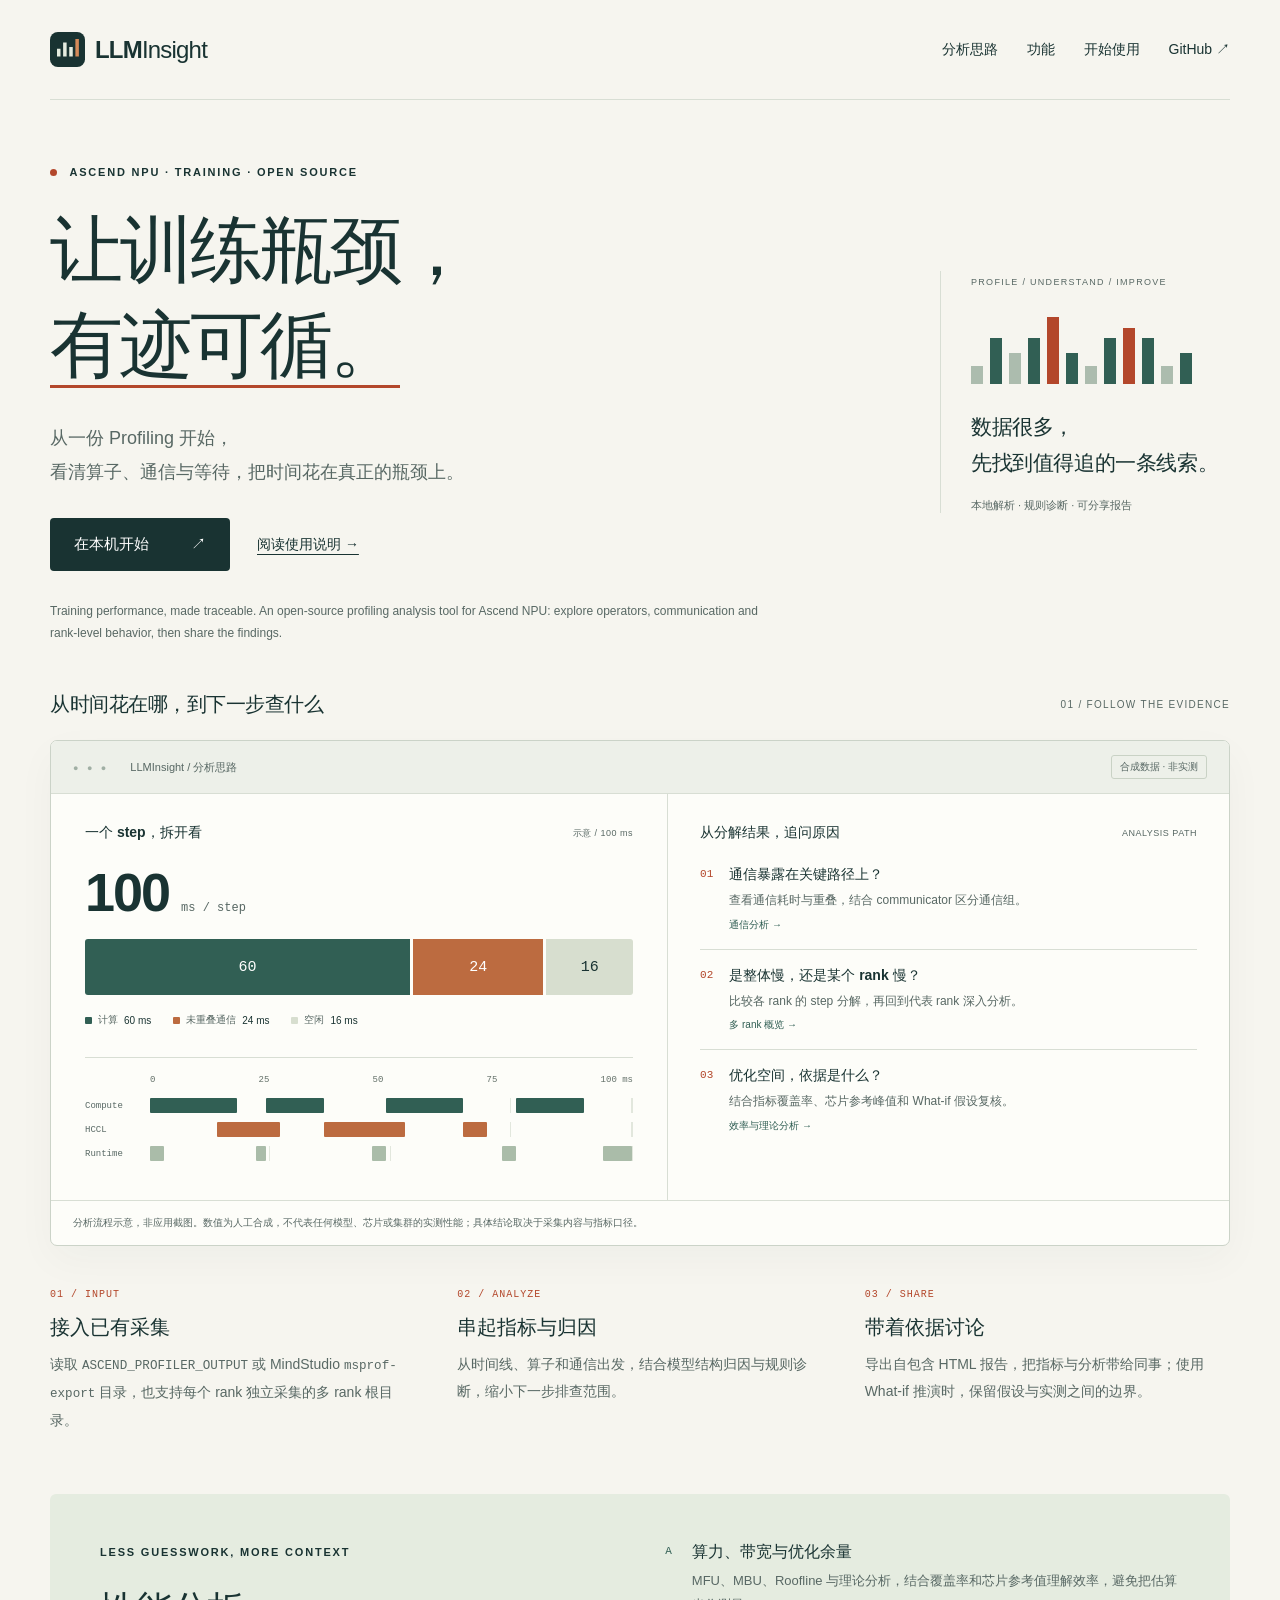
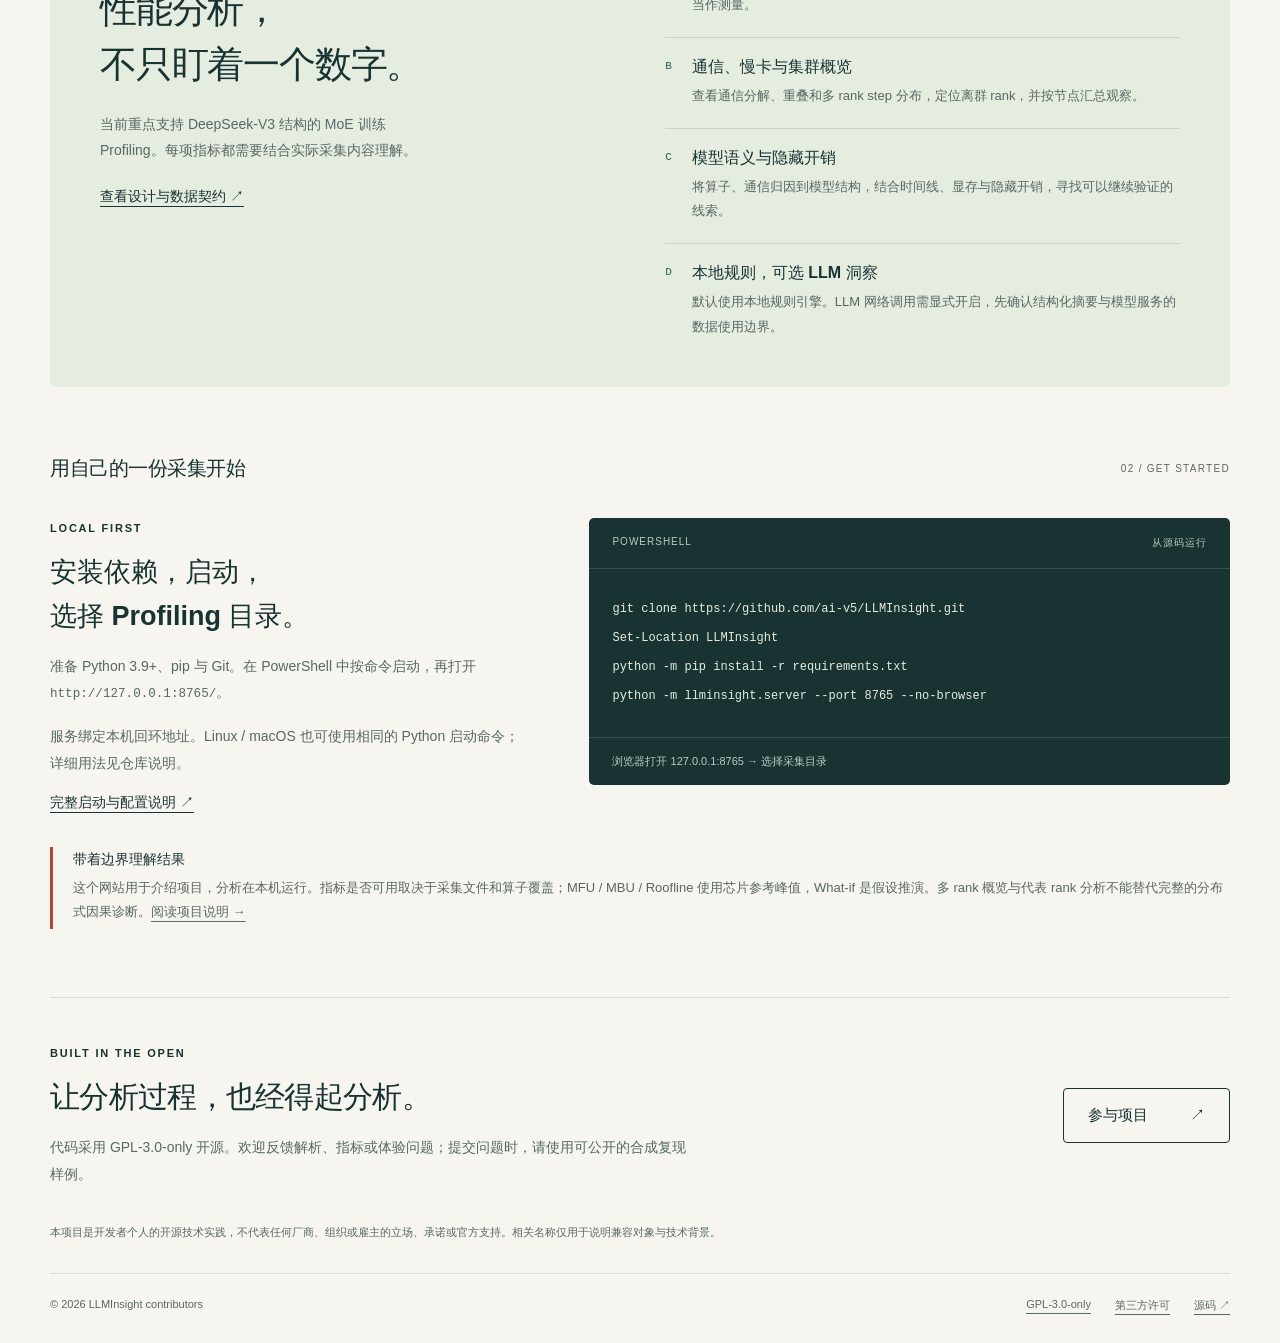
==== docs/index.html @ b3e11e87 "Add LLMInsight project website and Google site verification" ====
<!doctype html>
<!-- SPDX-License-Identifier: GPL-3.0-only -->
<html lang="zh-CN">
<head>
  <meta charset="utf-8">
  <meta name="viewport" content="width=device-width, initial-scale=1">
  <meta name="description" content="LLMInsight，昇腾 NPU 大模型训练 Profiling 分析工具。从算子、通信到多 rank 概览，把采集数据变成可复核的性能洞察。Ascend NPU training profiling and performance insights.">
  <meta name="theme-color" content="#f6f5ef">
  <meta http-equiv="Content-Security-Policy" content="default-src 'none'; style-src 'self'; img-src 'self'; base-uri 'none'; form-action 'none'">
  <meta property="og:type" content="website">
  <meta property="og:title" content="LLMInsight — 让训练瓶颈，有迹可循。">
  <meta property="og:description" content="昇腾 NPU 大模型训练 Profiling 分析工具。从采集数据到指标、归因与可分享报告。">
  <meta property="og:url" content="https://ai-v5.github.io/LLMInsight/">
  <title>LLMInsight — 昇腾 NPU 训练性能洞察</title>
  <link rel="canonical" href="https://ai-v5.github.io/LLMInsight/">
  <link rel="icon" type="image/svg+xml" href="assets/mark.svg">
  <link rel="stylesheet" href="styles.css">
</head>
<body>
  <a class="skip" href="#main">跳到正文</a>
  <header class="topbar wrap">
    <a class="brand" href="./" aria-label="LLMInsight 首页"><img src="assets/mark.svg" width="35" height="35" alt="">LLM<span>Insight</span></a>
    <nav aria-label="主导航"><a href="#insight">分析思路</a><a href="#capabilities">功能</a><a href="#start">开始使用</a><a href="https://github.com/ai-v5/LLMInsight">GitHub <span aria-hidden="true">↗</span></a></nav>
  </header>
  <main id="main">
    <section class="hero wrap" aria-labelledby="hero-title">
      <div class="eyebrow"><span class="dot"></span> ASCEND NPU · TRAINING · OPEN SOURCE</div>
      <div class="hero-grid">
        <div><h1 id="hero-title">让训练瓶颈，<br><span class="underlined">有迹可循。</span></h1><p class="intro">从一份 Profiling 开始，<br>看清算子、通信与等待，把时间花在真正的瓶颈上。</p><div class="hero-actions"><a class="button" href="#start">在本机开始 <span aria-hidden="true">↗</span></a><a class="text-link" href="https://github.com/ai-v5/LLMInsight#readme">阅读使用说明 →</a></div></div>
        <aside class="hero-note" aria-label="项目简介"><span class="note-index">PROFILE / UNDERSTAND / IMPROVE</span><div class="mini-signal" aria-hidden="true"><i></i><i></i><i></i><i></i><i></i><i></i><i></i><i></i><i></i><i></i><i></i><i></i></div><p>数据很多，<br>先找到值得追的一条线索。</p><span class="note-detail">本地解析 · 规则诊断 · 可分享报告</span></aside>
      </div>
      <p class="english" lang="en">Training performance, made traceable. An open-source profiling analysis tool for Ascend NPU: explore operators, communication and rank-level behavior, then share the findings.</p>
    </section>

    <section id="insight" class="analysis wrap" aria-labelledby="insight-title">
      <div class="section-label"><h2 id="insight-title">从时间花在哪，到下一步查什么</h2><span>01 / FOLLOW THE EVIDENCE</span></div>
      <figure class="analysis-board">
        <div class="board-heading"><span><span class="window-dots" aria-hidden="true">● ● ●</span> LLMInsight / 分析思路</span><span class="sample-tag">合成数据 · 非实测</span></div>
        <div class="board-content">
          <div class="step-view"><div class="panel-heading"><h3>一个 step，拆开看</h3><span>示意 / 100 ms</span></div><div class="step-total">100<span>ms / step</span></div><div class="step-bar" role="img" aria-label="合成示例：计算 60 毫秒，未重叠通信 24 毫秒，空闲 16 毫秒。"><div class="segment compute">60</div><div class="segment comm">24</div><div class="segment idle">16</div></div><ul class="legend"><li><span class="swatch compute"></span>计算 <strong>60 ms</strong></li><li><span class="swatch comm"></span>未重叠通信 <strong>24 ms</strong></li><li><span class="swatch idle"></span>空闲 <strong>16 ms</strong></li></ul><div class="trace" aria-hidden="true"><div class="trace-axis"><span>0</span><span>25</span><span>50</span><span>75</span><span>100 ms</span></div><div class="trace-row"><span>Compute</span><div class="track"><i class="c1"></i><i class="c2"></i><i class="c3"></i><i class="c4"></i></div></div><div class="trace-row"><span>HCCL</span><div class="track"><i class="h1"></i><i class="h2"></i><i class="h3"></i></div></div><div class="trace-row"><span>Runtime</span><div class="track"><i class="r1"></i><i class="r2"></i><i class="r3"></i><i class="r4"></i><i class="r5"></i></div></div></div></div>
          <div class="clue-view"><div class="panel-heading"><h3>从分解结果，追问原因</h3><span>ANALYSIS PATH</span></div><ol class="clues"><li><span class="clue-number">01</span><div><h4>通信暴露在关键路径上？</h4><p>查看通信耗时与重叠，结合 communicator 区分通信组。</p><span class="clue-label">通信分析 →</span></div></li><li><span class="clue-number">02</span><div><h4>是整体慢，还是某个 rank 慢？</h4><p>比较各 rank 的 step 分解，再回到代表 rank 深入分析。</p><span class="clue-label">多 rank 概览 →</span></div></li><li><span class="clue-number">03</span><div><h4>优化空间，依据是什么？</h4><p>结合指标覆盖率、芯片参考峰值和 What-if 假设复核。</p><span class="clue-label">效率与理论分析 →</span></div></li></ol></div>
        </div>
        <figcaption>分析流程示意，非应用截图。数值为人工合成，不代表任何模型、芯片或集群的实测性能；具体结论取决于采集内容与指标口径。</figcaption>
      </figure>
      <div class="workflow"><article><span class="number">01 / INPUT</span><h3>接入已有采集</h3><p>读取 <code>ASCEND_PROFILER_OUTPUT</code> 或 MindStudio <code>msprof-export</code> 目录，也支持每个 rank 独立采集的多 rank 根目录。</p></article><article><span class="number">02 / ANALYZE</span><h3>串起指标与归因</h3><p>从时间线、算子和通信出发，结合模型结构归因与规则诊断，缩小下一步排查范围。</p></article><article><span class="number">03 / SHARE</span><h3>带着依据讨论</h3><p>导出自包含 HTML 报告，把指标与分析带给同事；使用 What-if 推演时，保留假设与实测之间的边界。</p></article></div>
    </section>

    <section id="capabilities" class="capabilities wrap" aria-labelledby="capabilities-title">
      <div class="capability-intro"><span class="eyebrow">LESS GUESSWORK, MORE CONTEXT</span><h2 id="capabilities-title">性能分析，<br>不只盯着一个数字。</h2><p>当前重点支持 DeepSeek-V3 结构的 MoE 训练 Profiling。每项指标都需要结合实际采集内容理解。</p><a class="text-link" href="https://github.com/ai-v5/LLMInsight/tree/main/doc">查看设计与数据契约 ↗</a></div>
      <div class="capability-list"><article><span class="feature-index">A</span><div><h3>算力、带宽与优化余量</h3><p>MFU、MBU、Roofline 与理论分析，结合覆盖率和芯片参考值理解效率，避免把估算当作测量。</p></div></article><article><span class="feature-index">B</span><div><h3>通信、慢卡与集群概览</h3><p>查看通信分解、重叠和多 rank step 分布，定位离群 rank，并按节点汇总观察。</p></div></article><article><span class="feature-index">C</span><div><h3>模型语义与隐藏开销</h3><p>将算子、通信归因到模型结构，结合时间线、显存与隐藏开销，寻找可以继续验证的线索。</p></div></article><article><span class="feature-index">D</span><div><h3>本地规则，可选 LLM 洞察</h3><p>默认使用本地规则引擎。LLM 网络调用需显式开启，先确认结构化摘要与模型服务的数据使用边界。</p></div></article></div>
    </section>

    <section id="start" class="getting-started wrap" aria-labelledby="start-title">
      <div class="section-label"><h2 id="start-title">用自己的一份采集开始</h2><span>02 / GET STARTED</span></div>
      <div class="start-grid"><div><span class="eyebrow">LOCAL FIRST</span><h3>安装依赖，启动，<br>选择 Profiling 目录。</h3><p>准备 Python 3.9+、pip 与 Git。在 PowerShell 中按命令启动，再打开 <code>http://127.0.0.1:8765/</code>。</p><p>服务绑定本机回环地址。Linux / macOS 也可使用相同的 Python 启动命令；详细用法见仓库说明。</p><a class="text-link" href="https://github.com/ai-v5/LLMInsight#快速开始">完整启动与配置说明 ↗</a></div><div class="terminal"><div class="terminal-label"><span>POWERSHELL</span><span>从源码运行</span></div><pre><code>git clone https://github.com/ai-v5/LLMInsight.git
Set-Location LLMInsight
python -m pip install -r requirements.txt
python -m llminsight.server --port 8765 --no-browser</code></pre><div class="terminal-foot">浏览器打开 127.0.0.1:8765 → 选择采集目录</div></div></div>
      <div class="limits"><h3>带着边界理解结果</h3><p>这个网站用于介绍项目，分析在本机运行。指标是否可用取决于采集文件和算子覆盖；MFU / MBU / Roofline 使用芯片参考峰值，What-if 是假设推演。多 rank 概览与代表 rank 分析不能替代完整的分布式因果诊断。<a href="https://github.com/ai-v5/LLMInsight#readme">阅读项目说明 →</a></p></div>
    </section>

    <section class="open-source wrap" aria-labelledby="open-title"><div><span class="eyebrow">BUILT IN THE OPEN</span><h2 id="open-title">让分析过程，也经得起分析。</h2><p>代码采用 GPL-3.0-only 开源。欢迎反馈解析、指标或体验问题；提交问题时，请使用可公开的合成复现样例。</p></div><a class="button secondary" href="https://github.com/ai-v5/LLMInsight/issues">参与项目 <span aria-hidden="true">↗</span></a></section>
    <p class="disclaimer wrap">本项目是开发者个人的开源技术实践，不代表任何厂商、组织或雇主的立场、承诺或官方支持。相关名称仅用于说明兼容对象与技术背景。</p>
  </main>
  <footer class="wrap"><span>© 2026 LLMInsight contributors</span><div><a href="https://github.com/ai-v5/LLMInsight/blob/main/LICENSE">GPL-3.0-only</a><a href="https://github.com/ai-v5/LLMInsight/blob/main/THIRD_PARTY_NOTICES.md">第三方许可</a><a href="https://github.com/ai-v5/LLMInsight">源码 ↗</a></div></footer>
</body>
</html>
---- docs/styles.css ----
/* SPDX-License-Identifier: GPL-3.0-only */
:root{color-scheme:light;--paper:#f6f5ef;--ink:#193332;--muted:#586864;--line:#d8ded4;--accent:#b3472b;--green:#315f54;--mint:#e5ece0;font-family:"Segoe UI","Microsoft YaHei",sans-serif;color:var(--ink);background:var(--paper);font-synthesis:none;scroll-behavior:smooth}
*{box-sizing:border-box}body{margin:0}h1,h2,h3,h4,p,figure{margin:0}a{color:inherit;text-underline-offset:5px;text-decoration-thickness:1px}a:hover{color:var(--accent)}a:focus-visible{outline:3px solid var(--accent);outline-offset:5px}p{line-height:1.9}.wrap{width:min(1180px,calc(100% - 96px));margin-inline:auto}.skip{position:absolute;top:-100px;left:16px;padding:14px;background:var(--ink);color:white;z-index:3}.skip:focus{top:12px}.topbar{min-height:100px;display:flex;justify-content:space-between;align-items:center;gap:24px;border-bottom:1px solid var(--line)}.brand{display:flex;align-items:center;text-decoration:none;font-size:24px;letter-spacing:-.8px;font-weight:700}.brand img{margin-right:10px}.brand>span{font-weight:400}nav{display:flex;gap:29px;font-size:14px}nav a{text-decoration:none}.hero{padding-block:66px 47px}.eyebrow{font-size:11px;font-weight:600;letter-spacing:1.8px}.dot{display:inline-block;width:7px;height:7px;background:var(--accent);border-radius:50%;margin-right:8px}.hero-grid{display:grid;grid-template-columns:1fr 290px;gap:70px;align-items:center}h1{font-size:clamp(46px,5.7vw,77px);font-weight:650;letter-spacing:-3px;line-height:1.3;margin:25px 0 28px}.underlined{text-decoration:underline;text-decoration-thickness:3px;text-decoration-color:var(--accent);text-underline-offset:15px}.intro{font-size:18px;color:var(--muted)}.hero-actions{display:flex;align-items:center;gap:27px;margin-top:29px}.button{display:inline-flex;justify-content:space-between;align-items:center;gap:42px;background:var(--ink);color:#fff;text-decoration:none;border-radius:4px;font-size:15px;font-weight:600;padding:17px 24px}.button:hover{background:#294946;color:#fff}.text-link{font-size:14px}.hero-note{border-left:1px solid var(--line);padding-left:30px;margin-top:35px}.note-index{font-size:9px;letter-spacing:1.3px;color:var(--muted)}.mini-signal{display:flex;align-items:flex-end;gap:7px;height:70px;margin:25px 0}.mini-signal i{display:block;background:#acbcae;width:12px;height:26%}.mini-signal i:nth-child(2n){height:65%;background:var(--green)}.mini-signal i:nth-child(3n){height:44%}.mini-signal i:nth-child(5){height:95%;background:var(--accent)}.mini-signal i:nth-child(9){height:80%;background:var(--accent)}.hero-note p{font-size:21px;line-height:1.7;letter-spacing:-.4px}.note-detail{display:block;font-size:11px;color:var(--muted);margin-top:18px}.english{max-width:710px;font-size:12px;color:var(--muted);margin-top:30px;line-height:1.8}.section-label{display:flex;align-items:center;justify-content:space-between;gap:24px;margin-bottom:22px}.section-label h2{font-size:20px;letter-spacing:-.5px}.section-label>span{font-size:10px;letter-spacing:1.3px;color:var(--muted)}.analysis-board{border:1px solid #cbd3c8;border-radius:7px;overflow:hidden;background:#fdfdf9;box-shadow:0 14px 40px #19333209}.board-heading{display:flex;justify-content:space-between;align-items:center;gap:18px;padding:14px 22px;background:#edf0e9;border-bottom:1px solid var(--line);font-size:11px;color:var(--muted)}.window-dots{color:#a0afa4;letter-spacing:3px;font-size:9px;margin-right:18px}.sample-tag{font-size:10px;border:1px solid #c9d2c5;border-radius:3px;padding:4px 8px;white-space:nowrap}.board-content{display:grid;grid-template-columns:1.1fr 1fr}.step-view{padding:30px 34px;border-right:1px solid var(--line)}.panel-heading{display:flex;align-items:center;justify-content:space-between;gap:16px}.panel-heading h3{font-size:14px;font-weight:600}.panel-heading>span{font-size:9px;color:var(--muted);letter-spacing:.5px}.step-total{font-size:54px;font-weight:600;letter-spacing:-2px;margin:23px 0 20px;line-height:1}.step-total>span{font-family:Consolas,monospace;font-weight:400;font-size:12px;letter-spacing:0;margin-left:12px;color:var(--muted)}.step-bar{display:flex;height:56px;border-radius:3px;overflow:hidden;gap:3px}.segment{display:flex;align-items:center;justify-content:center;color:white;font-family:Consolas,monospace;font-size:15px}.compute{background:var(--green)}.comm{background:#bc6b40}.idle{background:#d7decf}.segment.compute{width:60%}.segment.comm{width:24%}.segment.idle{width:16%;color:var(--ink)}.legend{list-style:none;padding:0;margin:18px 0 30px;display:flex;flex-wrap:wrap;gap:13px 22px;font-size:10px;color:var(--muted)}.legend li{display:flex;align-items:center;gap:6px}.swatch{width:7px;height:7px;border-radius:1px}.legend strong{font-weight:500;color:var(--ink)}.trace{padding-top:17px;border-top:1px solid var(--line)}.trace-axis{margin:0 0 13px 65px;display:flex;justify-content:space-between;color:#64716a;font:9px Consolas,monospace}.trace-row{display:flex;gap:13px;align-items:center;margin-block:9px}.trace-row>span{width:52px;font:9px Consolas,monospace;color:var(--muted)}.track{position:relative;flex:1;height:15px;background:repeating-linear-gradient(90deg,transparent 0,transparent calc(25% - 1px),#e2e7dd calc(25% - 1px),#e2e7dd 25%);border-right:1px solid #e2e7dd}.track i{position:absolute;height:100%;border-radius:1px;background:var(--green)}.track .c1{left:0;width:18%}.track .c2{left:24%;width:12%}.track .c3{left:49%;width:16%}.track .c4{left:76%;width:14%}.track .h1,.track .h2,.track .h3{background:#bc6b40}.track .h1{left:14%;width:13%}.track .h2{left:36%;width:17%}.track .h3{left:65%;width:5%}.track .r1,.track .r2,.track .r3,.track .r4,.track .r5{background:#aabca9}.track .r1{left:0;width:3%}.track .r2{left:22%;width:2%}.track .r3{left:46%;width:3%}.track .r4{left:73%;width:3%}.track .r5{left:94%;width:6%}.clue-view{padding:30px 32px}.clues{list-style:none;padding:0;margin:24px 0 0}.clues li{display:flex;gap:16px}.clues li+li{border-top:1px solid var(--line);margin-top:17px;padding-top:17px}.clue-number{font:11px Consolas,monospace;color:var(--accent);padding-top:2px}.clues h4{font-size:14px;font-weight:600}.clues p{font-size:12px;color:var(--muted);margin-top:6px;line-height:1.8}.clue-label{display:block;margin-top:6px;font-size:10px;color:var(--green)}figcaption{padding:13px 22px;border-top:1px solid var(--line);font-size:10px;line-height:1.8;color:var(--muted)}.workflow{display:grid;grid-template-columns:repeat(3,1fr);gap:42px;margin-top:37px;padding-bottom:60px}.number{font:10px Consolas,monospace;letter-spacing:1px;color:var(--accent)}.workflow h3{font-size:20px;margin:13px 0 10px}.workflow p{font-size:14px;color:var(--muted)}code{font-family:Consolas,"Microsoft YaHei",monospace;font-size:.9em;overflow-wrap:anywhere}.capabilities{display:grid;grid-template-columns:1fr 1.05fr;gap:75px;background:var(--mint);padding:48px 50px;border-radius:6px}.capability-intro h2{font-size:37px;line-height:1.5;letter-spacing:-1.2px;margin:22px 0 18px}.capability-intro p{font-size:14px;color:var(--muted);margin-bottom:23px;max-width:340px}.capability-list article{display:flex;gap:20px}.capability-list article+article{border-top:1px solid #cbd5c5;margin-top:19px;padding-top:19px}.feature-index{font:11px Consolas,monospace;color:var(--green);padding-top:3px}.capability-list h3{font-size:16px;margin-bottom:6px}.capability-list p{font-size:13px;color:var(--muted)}.getting-started{padding-block:68px}.start-grid{display:grid;grid-template-columns:1fr 1.35fr;gap:65px;align-items:start;margin-top:36px}.start-grid h3{font-size:27px;line-height:1.6;font-weight:600;margin:15px 0}.start-grid p{font-size:14px;color:var(--muted);margin-bottom:16px}.terminal{background:var(--ink);color:#e5eddf;border-radius:5px;overflow:hidden;min-width:0}.terminal-label{padding:18px 23px;border-bottom:1px solid #ffffff20;font-size:10px;color:#b9ccc1;letter-spacing:1px;display:flex;justify-content:space-between}pre{margin:0;padding:26px 23px;overflow-x:auto;font:12px/2.4 Consolas,"Microsoft YaHei",monospace}pre code{font:inherit;overflow-wrap:normal}.terminal-foot{padding:16px 23px;border-top:1px solid #ffffff20;font-size:11px;color:#b9ccc1}.limits{border-left:3px solid var(--accent);padding:4px 0 4px 20px;margin-top:35px}.limits h3{font-size:14px;margin-bottom:7px}.limits p{font-size:13px;color:var(--muted)}.open-source{display:flex;justify-content:space-between;align-items:center;gap:50px;border-top:1px solid var(--line);padding-block:45px 35px}.open-source>div{max-width:650px}.open-source h2{font-size:30px;letter-spacing:-.7px;margin:16px 0}.open-source p{font-size:14px;color:var(--muted)}.secondary{background:transparent;color:var(--ink);border:1px solid var(--ink);white-space:nowrap}.disclaimer{font-size:11px;color:var(--muted);padding-bottom:30px}footer{display:flex;justify-content:space-between;gap:20px;padding-block:24px 34px;border-top:1px solid var(--line);font-size:11px;color:var(--muted)}footer>div{display:flex;gap:24px}
@media(min-width:1500px){.hero{padding-top:78px}.hero-grid{gap:100px}}
@media(max-width:1000px){.wrap{width:calc(100% - 64px)}.hero-grid{grid-template-columns:1fr 240px;gap:30px}.hero-note{padding-left:24px}.hero-note p{font-size:19px}.step-view,.clue-view{padding:25px 22px}.legend{gap:12px}.capabilities{padding:38px;gap:40px}.capability-intro h2{font-size:32px}.start-grid{grid-template-columns:1fr 1.2fr;gap:35px}.terminal pre{font-size:11px;padding:23px 18px}}
@media(max-width:760px){.wrap{width:calc(100% - 40px)}.topbar{flex-wrap:wrap;min-height:84px;padding-block:20px;gap:20px}.brand{font-size:22px}nav{gap:20px;font-size:13px}.hero{padding-block:42px 36px}.hero-grid{grid-template-columns:1fr}.hero-note{display:none}h1{font-size:58px;letter-spacing:-2.5px}.intro{font-size:17px}.section-label h2{font-size:18px}.section-label>span{font-size:8px}.board-content{grid-template-columns:1fr}.step-view{border-right:0;border-bottom:1px solid var(--line);padding:25px}.clue-view{padding:25px}.clues{display:grid;grid-template-columns:repeat(3,1fr);gap:20px}.clues li{gap:9px}.clues li+li{border-top:0;margin:0;padding:0}.clues h4{font-size:13px}.clues p{font-size:11px}.workflow{gap:24px;padding-bottom:40px}.workflow h3{font-size:18px}.workflow p{font-size:13px}.capabilities{grid-template-columns:1fr;padding:30px;gap:30px}.capability-intro h2{font-size:31px}.capability-intro p{max-width:none}.start-grid{grid-template-columns:1fr;gap:25px}.terminal pre{font-size:12px}.getting-started{padding-block:45px}.open-source h2{font-size:26px}.open-source{gap:30px}}
@media(max-width:480px){nav{width:100%;justify-content:space-between;gap:12px}.topbar{gap:18px}.hero{padding-top:34px}.eyebrow{font-size:9px;letter-spacing:1.4px}h1{font-size:47px;letter-spacing:-2px;margin:23px 0 30px}.intro{font-size:15px}.hero-actions{gap:20px}.button{padding:15px 18px;gap:26px;font-size:14px}.hero-actions .text-link{font-size:12px}.english{font-size:11px;margin-top:25px}.section-label{align-items:flex-start;gap:18px}.section-label h2{font-size:17px;max-width:190px;line-height:1.6}.section-label>span{max-width:100px;text-align:right;line-height:1.8;padding-top:3px}.board-heading{padding:12px;font-size:10px;gap:7px}.window-dots{display:none}.sample-tag{font-size:9px;padding:3px 5px}.step-view,.clue-view{padding:22px 18px}.panel-heading>span{font-size:8px}.legend{gap:13px 18px;font-size:10px}.clues{grid-template-columns:1fr;gap:18px}.clues li{gap:13px}.clues li+li{border-top:1px solid var(--line);padding-top:18px}.clues h4{font-size:14px}.clues p{font-size:12px}.clue-label{font-size:11px}.step-total{font-size:48px}figcaption{padding:12px 18px}.workflow{grid-template-columns:1fr;gap:24px;margin-top:28px}.workflow h3{margin:8px 0}.workflow p{font-size:14px}.capabilities{padding:26px;gap:28px}.capability-intro h2{font-size:29px;margin-top:16px}.capability-list article{gap:15px}.capability-list h3{font-size:15px}.start-grid h3{font-size:25px}.terminal pre{font-size:11px;padding:20px 16px}.terminal-label,.terminal-foot{padding:15px 16px;font-size:10px}.limits{padding-left:16px}.open-source{flex-direction:column;align-items:flex-start;padding-top:32px;gap:23px}.open-source h2{font-size:24px}footer{flex-direction:column;gap:18px}footer>div{gap:20px;flex-wrap:wrap}}
@media(max-width:600px){.clues{grid-template-columns:1fr;gap:18px}.clues li{gap:13px}.clues li+li{border-top:1px solid var(--line);padding-top:18px}.clues h4{font-size:14px}.clues p{font-size:12px}}
@media(prefers-reduced-motion:reduce){:root{scroll-behavior:auto}}
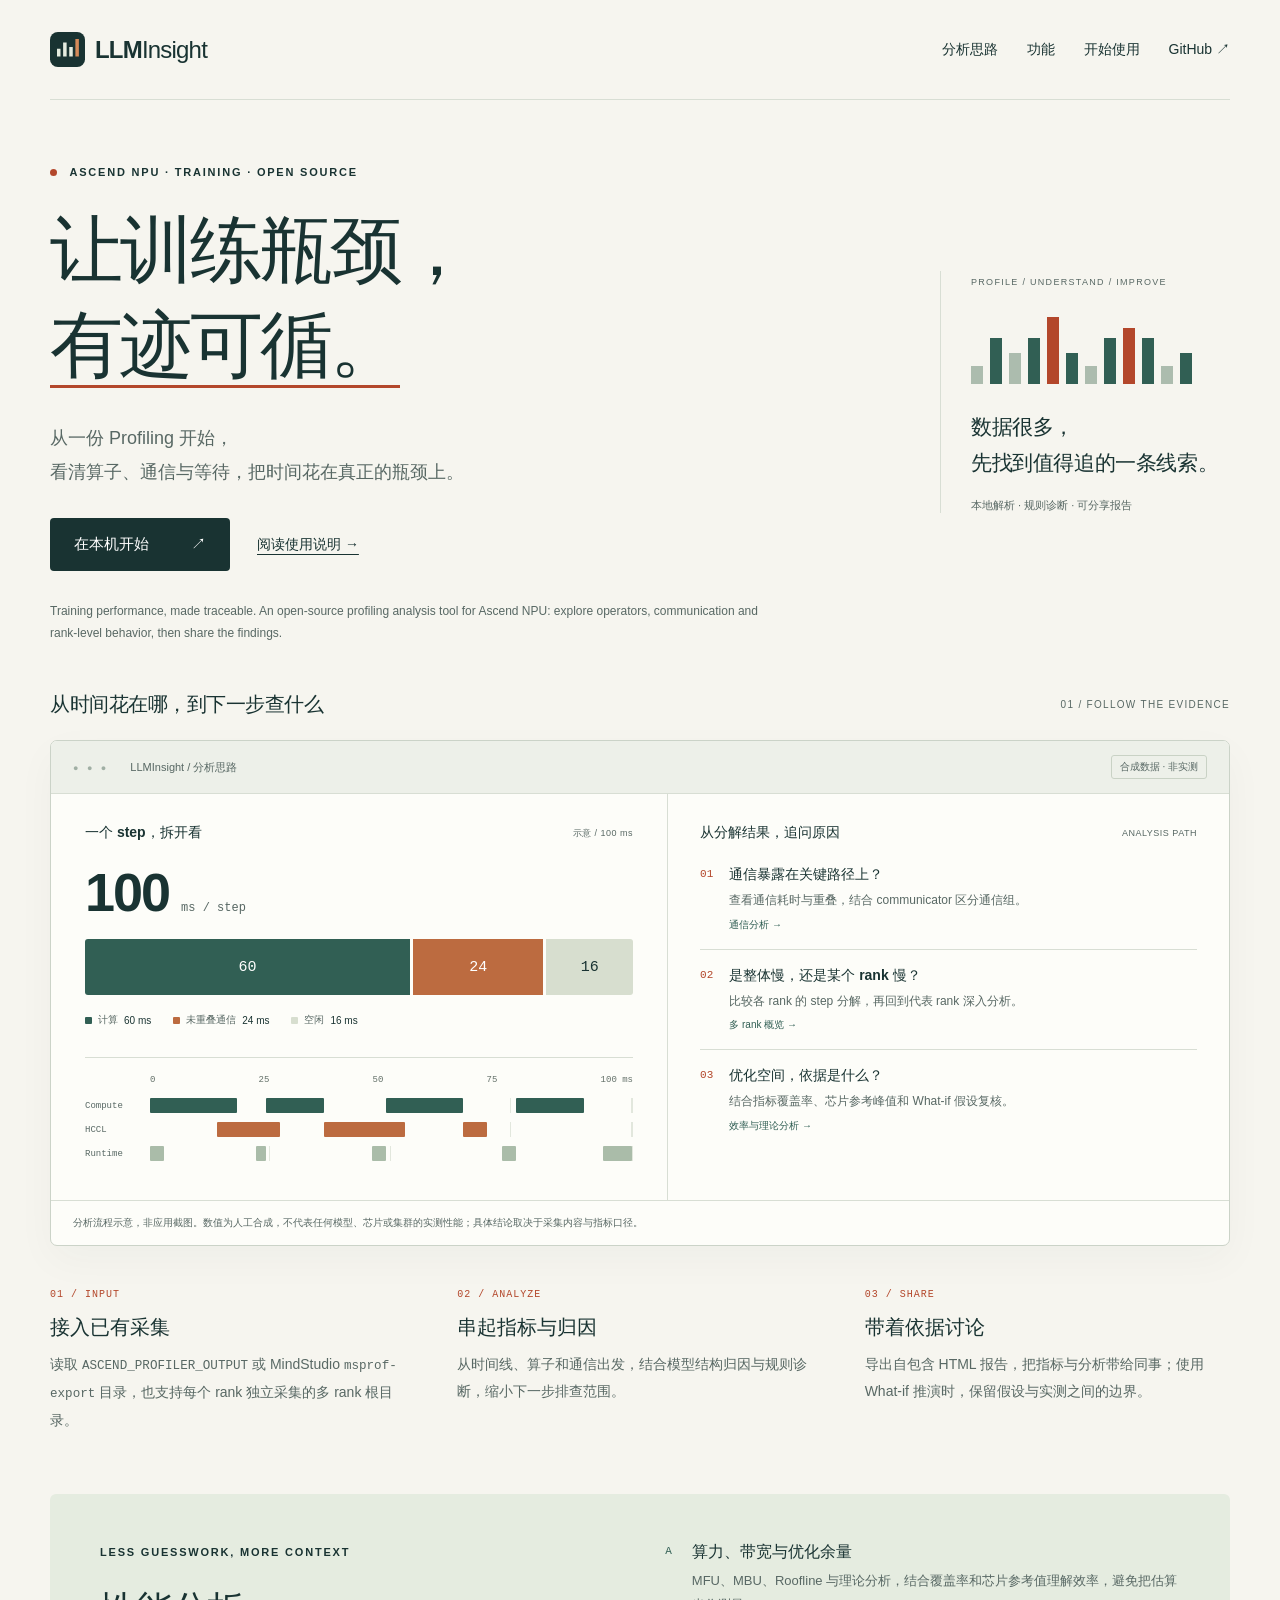
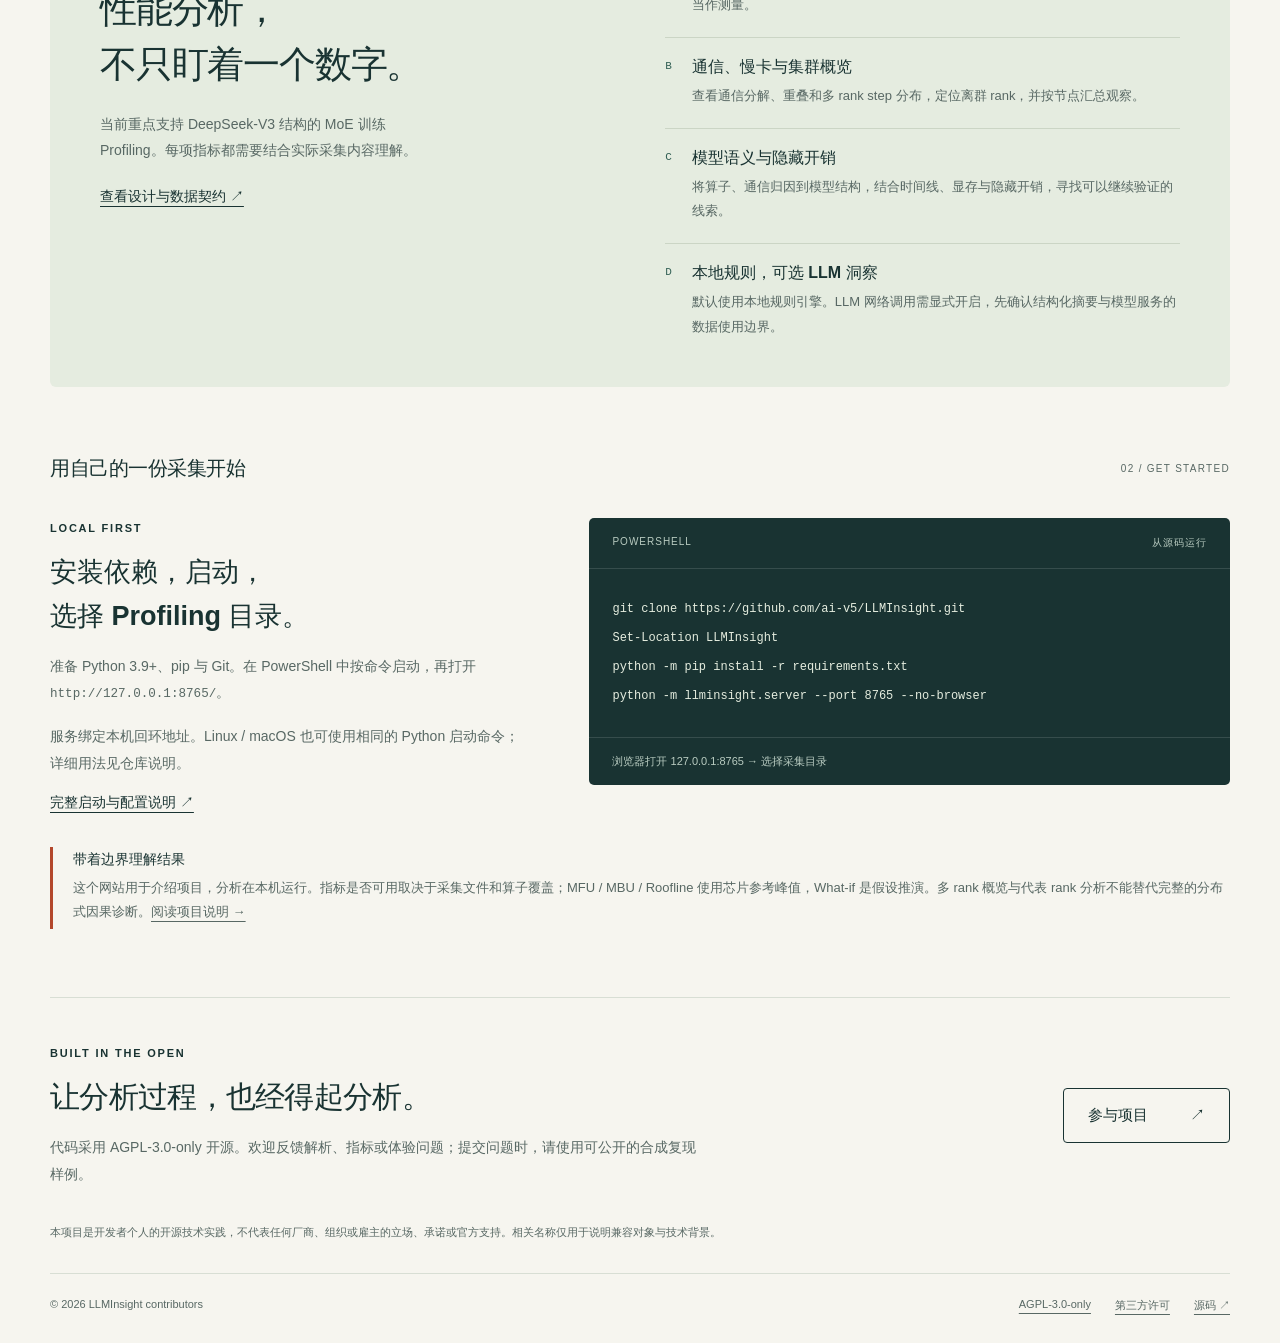
==== commit a2569b70: "Switch project license to AGPL-3.0-only" ====
--- a/docs/index.html
+++ b/docs/index.html
@@ -1,5 +1,5 @@
 <!doctype html>
-<!-- SPDX-License-Identifier: GPL-3.0-only -->
+<!-- SPDX-License-Identifier: AGPL-3.0-only -->
 <html lang="zh-CN">
 <head>
   <meta charset="utf-8">
@@ -59,9 +59,9 @@
       <div class="limits"><h3>带着边界理解结果</h3><p>这个网站用于介绍项目，分析在本机运行。指标是否可用取决于采集文件和算子覆盖；MFU / MBU / Roofline 使用芯片参考峰值，What-if 是假设推演。多 rank 概览与代表 rank 分析不能替代完整的分布式因果诊断。<a href="https://github.com/ai-v5/LLMInsight#readme">阅读项目说明 →</a></p></div>
     </section>
 
-    <section class="open-source wrap" aria-labelledby="open-title"><div><span class="eyebrow">BUILT IN THE OPEN</span><h2 id="open-title">让分析过程，也经得起分析。</h2><p>代码采用 GPL-3.0-only 开源。欢迎反馈解析、指标或体验问题；提交问题时，请使用可公开的合成复现样例。</p></div><a class="button secondary" href="https://github.com/ai-v5/LLMInsight/issues">参与项目 <span aria-hidden="true">↗</span></a></section>
+    <section class="open-source wrap" aria-labelledby="open-title"><div><span class="eyebrow">BUILT IN THE OPEN</span><h2 id="open-title">让分析过程，也经得起分析。</h2><p>代码采用 AGPL-3.0-only 开源。欢迎反馈解析、指标或体验问题；提交问题时，请使用可公开的合成复现样例。</p></div><a class="button secondary" href="https://github.com/ai-v5/LLMInsight/issues">参与项目 <span aria-hidden="true">↗</span></a></section>
     <p class="disclaimer wrap">本项目是开发者个人的开源技术实践，不代表任何厂商、组织或雇主的立场、承诺或官方支持。相关名称仅用于说明兼容对象与技术背景。</p>
   </main>
-  <footer class="wrap"><span>© 2026 LLMInsight contributors</span><div><a href="https://github.com/ai-v5/LLMInsight/blob/main/LICENSE">GPL-3.0-only</a><a href="https://github.com/ai-v5/LLMInsight/blob/main/THIRD_PARTY_NOTICES.md">第三方许可</a><a href="https://github.com/ai-v5/LLMInsight">源码 ↗</a></div></footer>
+  <footer class="wrap"><span>© 2026 LLMInsight contributors</span><div><a href="https://github.com/ai-v5/LLMInsight/blob/main/LICENSE">AGPL-3.0-only</a><a href="https://github.com/ai-v5/LLMInsight/blob/main/THIRD_PARTY_NOTICES.md">第三方许可</a><a href="https://github.com/ai-v5/LLMInsight">源码 ↗</a></div></footer>
 </body>
 </html>
--- a/docs/styles.css
+++ b/docs/styles.css
@@ -1,4 +1,4 @@
-/* SPDX-License-Identifier: GPL-3.0-only */
+/* SPDX-License-Identifier: AGPL-3.0-only */
 :root{color-scheme:light;--paper:#f6f5ef;--ink:#193332;--muted:#586864;--line:#d8ded4;--accent:#b3472b;--green:#315f54;--mint:#e5ece0;font-family:"Segoe UI","Microsoft YaHei",sans-serif;color:var(--ink);background:var(--paper);font-synthesis:none;scroll-behavior:smooth}
 *{box-sizing:border-box}body{margin:0}h1,h2,h3,h4,p,figure{margin:0}a{color:inherit;text-underline-offset:5px;text-decoration-thickness:1px}a:hover{color:var(--accent)}a:focus-visible{outline:3px solid var(--accent);outline-offset:5px}p{line-height:1.9}.wrap{width:min(1180px,calc(100% - 96px));margin-inline:auto}.skip{position:absolute;top:-100px;left:16px;padding:14px;background:var(--ink);color:white;z-index:3}.skip:focus{top:12px}.topbar{min-height:100px;display:flex;justify-content:space-between;align-items:center;gap:24px;border-bottom:1px solid var(--line)}.brand{display:flex;align-items:center;text-decoration:none;font-size:24px;letter-spacing:-.8px;font-weight:700}.brand img{margin-right:10px}.brand>span{font-weight:400}nav{display:flex;gap:29px;font-size:14px}nav a{text-decoration:none}.hero{padding-block:66px 47px}.eyebrow{font-size:11px;font-weight:600;letter-spacing:1.8px}.dot{display:inline-block;width:7px;height:7px;background:var(--accent);border-radius:50%;margin-right:8px}.hero-grid{display:grid;grid-template-columns:1fr 290px;gap:70px;align-items:center}h1{font-size:clamp(46px,5.7vw,77px);font-weight:650;letter-spacing:-3px;line-height:1.3;margin:25px 0 28px}.underlined{text-decoration:underline;text-decoration-thickness:3px;text-decoration-color:var(--accent);text-underline-offset:15px}.intro{font-size:18px;color:var(--muted)}.hero-actions{display:flex;align-items:center;gap:27px;margin-top:29px}.button{display:inline-flex;justify-content:space-between;align-items:center;gap:42px;background:var(--ink);color:#fff;text-decoration:none;border-radius:4px;font-size:15px;font-weight:600;padding:17px 24px}.button:hover{background:#294946;color:#fff}.text-link{font-size:14px}.hero-note{border-left:1px solid var(--line);padding-left:30px;margin-top:35px}.note-index{font-size:9px;letter-spacing:1.3px;color:var(--muted)}.mini-signal{display:flex;align-items:flex-end;gap:7px;height:70px;margin:25px 0}.mini-signal i{display:block;background:#acbcae;width:12px;height:26%}.mini-signal i:nth-child(2n){height:65%;background:var(--green)}.mini-signal i:nth-child(3n){height:44%}.mini-signal i:nth-child(5){height:95%;background:var(--accent)}.mini-signal i:nth-child(9){height:80%;background:var(--accent)}.hero-note p{font-size:21px;line-height:1.7;letter-spacing:-.4px}.note-detail{display:block;font-size:11px;color:var(--muted);margin-top:18px}.english{max-width:710px;font-size:12px;color:var(--muted);margin-top:30px;line-height:1.8}.section-label{display:flex;align-items:center;justify-content:space-between;gap:24px;margin-bottom:22px}.section-label h2{font-size:20px;letter-spacing:-.5px}.section-label>span{font-size:10px;letter-spacing:1.3px;color:var(--muted)}.analysis-board{border:1px solid #cbd3c8;border-radius:7px;overflow:hidden;background:#fdfdf9;box-shadow:0 14px 40px #19333209}.board-heading{display:flex;justify-content:space-between;align-items:center;gap:18px;padding:14px 22px;background:#edf0e9;border-bottom:1px solid var(--line);font-size:11px;color:var(--muted)}.window-dots{color:#a0afa4;letter-spacing:3px;font-size:9px;margin-right:18px}.sample-tag{font-size:10px;border:1px solid #c9d2c5;border-radius:3px;padding:4px 8px;white-space:nowrap}.board-content{display:grid;grid-template-columns:1.1fr 1fr}.step-view{padding:30px 34px;border-right:1px solid var(--line)}.panel-heading{display:flex;align-items:center;justify-content:space-between;gap:16px}.panel-heading h3{font-size:14px;font-weight:600}.panel-heading>span{font-size:9px;color:var(--muted);letter-spacing:.5px}.step-total{font-size:54px;font-weight:600;letter-spacing:-2px;margin:23px 0 20px;line-height:1}.step-total>span{font-family:Consolas,monospace;font-weight:400;font-size:12px;letter-spacing:0;margin-left:12px;color:var(--muted)}.step-bar{display:flex;height:56px;border-radius:3px;overflow:hidden;gap:3px}.segment{display:flex;align-items:center;justify-content:center;color:white;font-family:Consolas,monospace;font-size:15px}.compute{background:var(--green)}.comm{background:#bc6b40}.idle{background:#d7decf}.segment.compute{width:60%}.segment.comm{width:24%}.segment.idle{width:16%;color:var(--ink)}.legend{list-style:none;padding:0;margin:18px 0 30px;display:flex;flex-wrap:wrap;gap:13px 22px;font-size:10px;color:var(--muted)}.legend li{display:flex;align-items:center;gap:6px}.swatch{width:7px;height:7px;border-radius:1px}.legend strong{font-weight:500;color:var(--ink)}.trace{padding-top:17px;border-top:1px solid var(--line)}.trace-axis{margin:0 0 13px 65px;display:flex;justify-content:space-between;color:#64716a;font:9px Consolas,monospace}.trace-row{display:flex;gap:13px;align-items:center;margin-block:9px}.trace-row>span{width:52px;font:9px Consolas,monospace;color:var(--muted)}.track{position:relative;flex:1;height:15px;background:repeating-linear-gradient(90deg,transparent 0,transparent calc(25% - 1px),#e2e7dd calc(25% - 1px),#e2e7dd 25%);border-right:1px solid #e2e7dd}.track i{position:absolute;height:100%;border-radius:1px;background:var(--green)}.track .c1{left:0;width:18%}.track .c2{left:24%;width:12%}.track .c3{left:49%;width:16%}.track .c4{left:76%;width:14%}.track .h1,.track .h2,.track .h3{background:#bc6b40}.track .h1{left:14%;width:13%}.track .h2{left:36%;width:17%}.track .h3{left:65%;width:5%}.track .r1,.track .r2,.track .r3,.track .r4,.track .r5{background:#aabca9}.track .r1{left:0;width:3%}.track .r2{left:22%;width:2%}.track .r3{left:46%;width:3%}.track .r4{left:73%;width:3%}.track .r5{left:94%;width:6%}.clue-view{padding:30px 32px}.clues{list-style:none;padding:0;margin:24px 0 0}.clues li{display:flex;gap:16px}.clues li+li{border-top:1px solid var(--line);margin-top:17px;padding-top:17px}.clue-number{font:11px Consolas,monospace;color:var(--accent);padding-top:2px}.clues h4{font-size:14px;font-weight:600}.clues p{font-size:12px;color:var(--muted);margin-top:6px;line-height:1.8}.clue-label{display:block;margin-top:6px;font-size:10px;color:var(--green)}figcaption{padding:13px 22px;border-top:1px solid var(--line);font-size:10px;line-height:1.8;color:var(--muted)}.workflow{display:grid;grid-template-columns:repeat(3,1fr);gap:42px;margin-top:37px;padding-bottom:60px}.number{font:10px Consolas,monospace;letter-spacing:1px;color:var(--accent)}.workflow h3{font-size:20px;margin:13px 0 10px}.workflow p{font-size:14px;color:var(--muted)}code{font-family:Consolas,"Microsoft YaHei",monospace;font-size:.9em;overflow-wrap:anywhere}.capabilities{display:grid;grid-template-columns:1fr 1.05fr;gap:75px;background:var(--mint);padding:48px 50px;border-radius:6px}.capability-intro h2{font-size:37px;line-height:1.5;letter-spacing:-1.2px;margin:22px 0 18px}.capability-intro p{font-size:14px;color:var(--muted);margin-bottom:23px;max-width:340px}.capability-list article{display:flex;gap:20px}.capability-list article+article{border-top:1px solid #cbd5c5;margin-top:19px;padding-top:19px}.feature-index{font:11px Consolas,monospace;color:var(--green);padding-top:3px}.capability-list h3{font-size:16px;margin-bottom:6px}.capability-list p{font-size:13px;color:var(--muted)}.getting-started{padding-block:68px}.start-grid{display:grid;grid-template-columns:1fr 1.35fr;gap:65px;align-items:start;margin-top:36px}.start-grid h3{font-size:27px;line-height:1.6;font-weight:600;margin:15px 0}.start-grid p{font-size:14px;color:var(--muted);margin-bottom:16px}.terminal{background:var(--ink);color:#e5eddf;border-radius:5px;overflow:hidden;min-width:0}.terminal-label{padding:18px 23px;border-bottom:1px solid #ffffff20;font-size:10px;color:#b9ccc1;letter-spacing:1px;display:flex;justify-content:space-between}pre{margin:0;padding:26px 23px;overflow-x:auto;font:12px/2.4 Consolas,"Microsoft YaHei",monospace}pre code{font:inherit;overflow-wrap:normal}.terminal-foot{padding:16px 23px;border-top:1px solid #ffffff20;font-size:11px;color:#b9ccc1}.limits{border-left:3px solid var(--accent);padding:4px 0 4px 20px;margin-top:35px}.limits h3{font-size:14px;margin-bottom:7px}.limits p{font-size:13px;color:var(--muted)}.open-source{display:flex;justify-content:space-between;align-items:center;gap:50px;border-top:1px solid var(--line);padding-block:45px 35px}.open-source>div{max-width:650px}.open-source h2{font-size:30px;letter-spacing:-.7px;margin:16px 0}.open-source p{font-size:14px;color:var(--muted)}.secondary{background:transparent;color:var(--ink);border:1px solid var(--ink);white-space:nowrap}.disclaimer{font-size:11px;color:var(--muted);padding-bottom:30px}footer{display:flex;justify-content:space-between;gap:20px;padding-block:24px 34px;border-top:1px solid var(--line);font-size:11px;color:var(--muted)}footer>div{display:flex;gap:24px}
 @media(min-width:1500px){.hero{padding-top:78px}.hero-grid{gap:100px}}
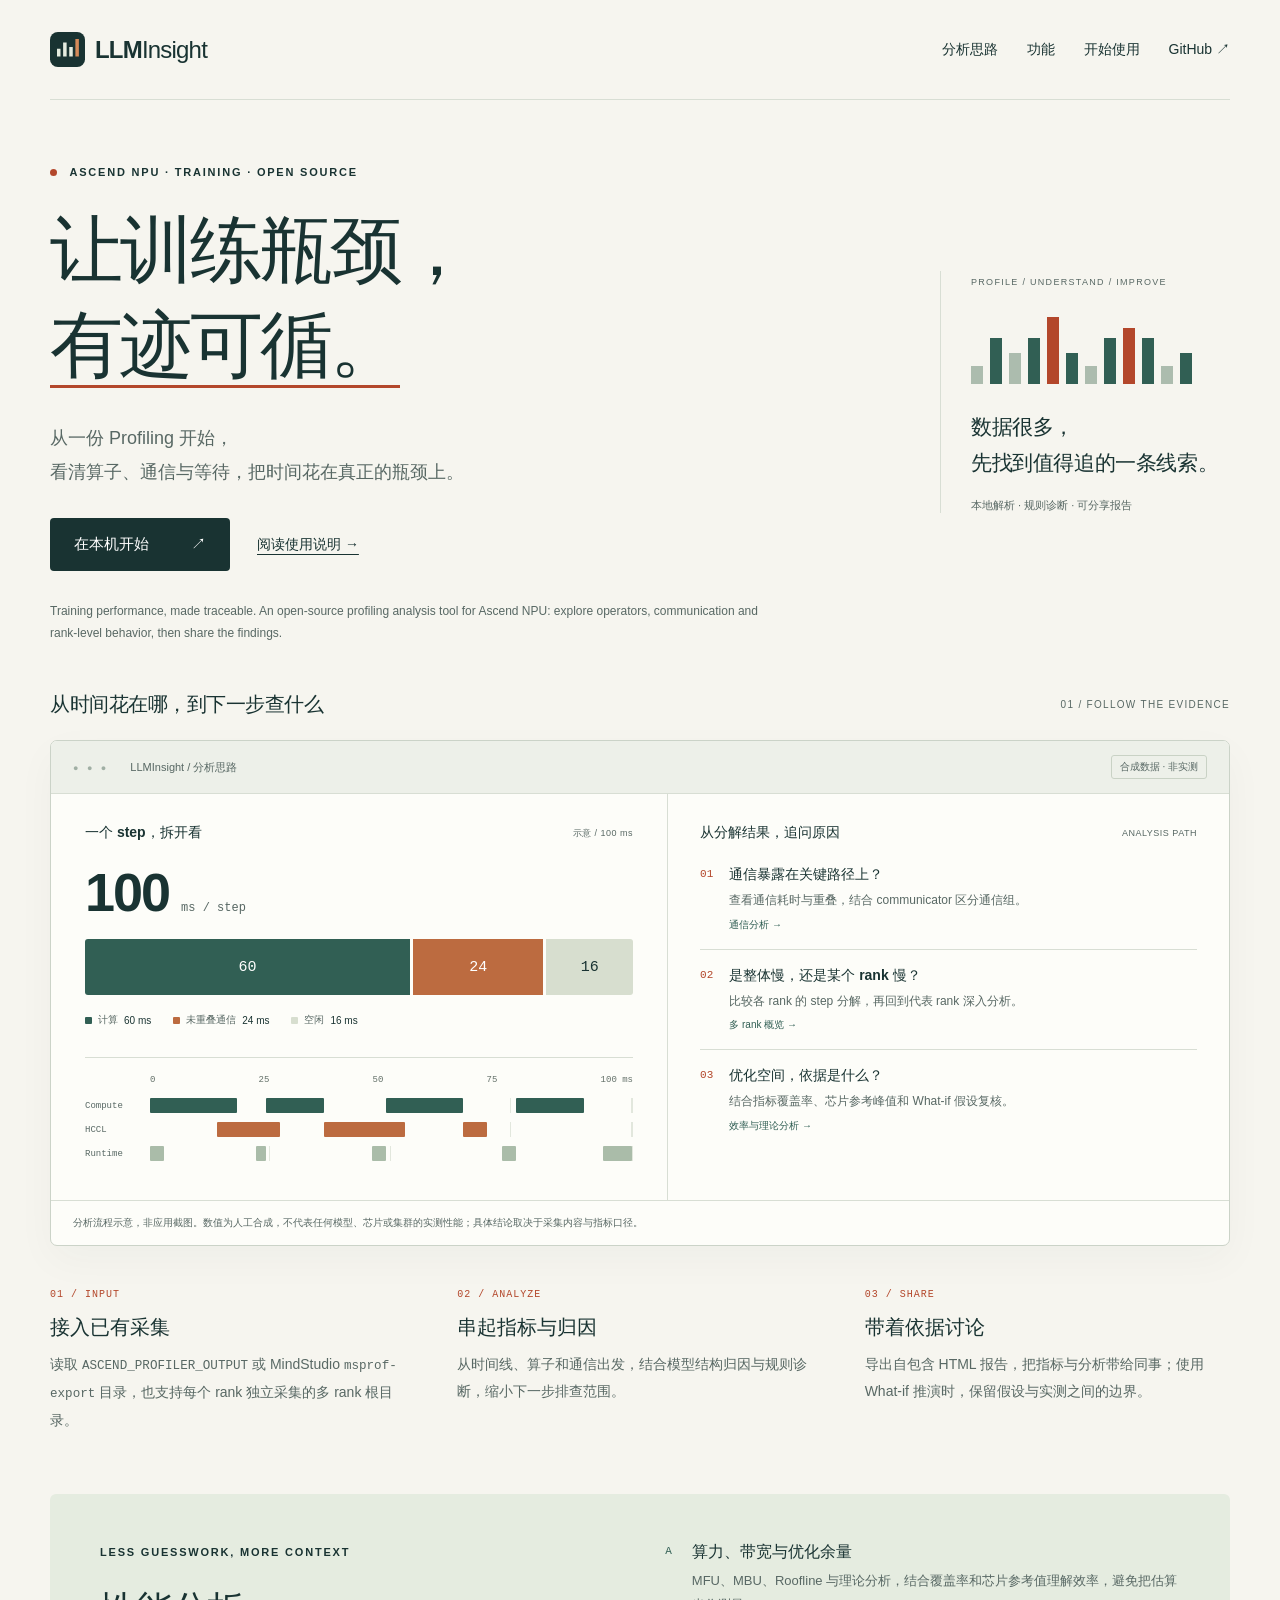
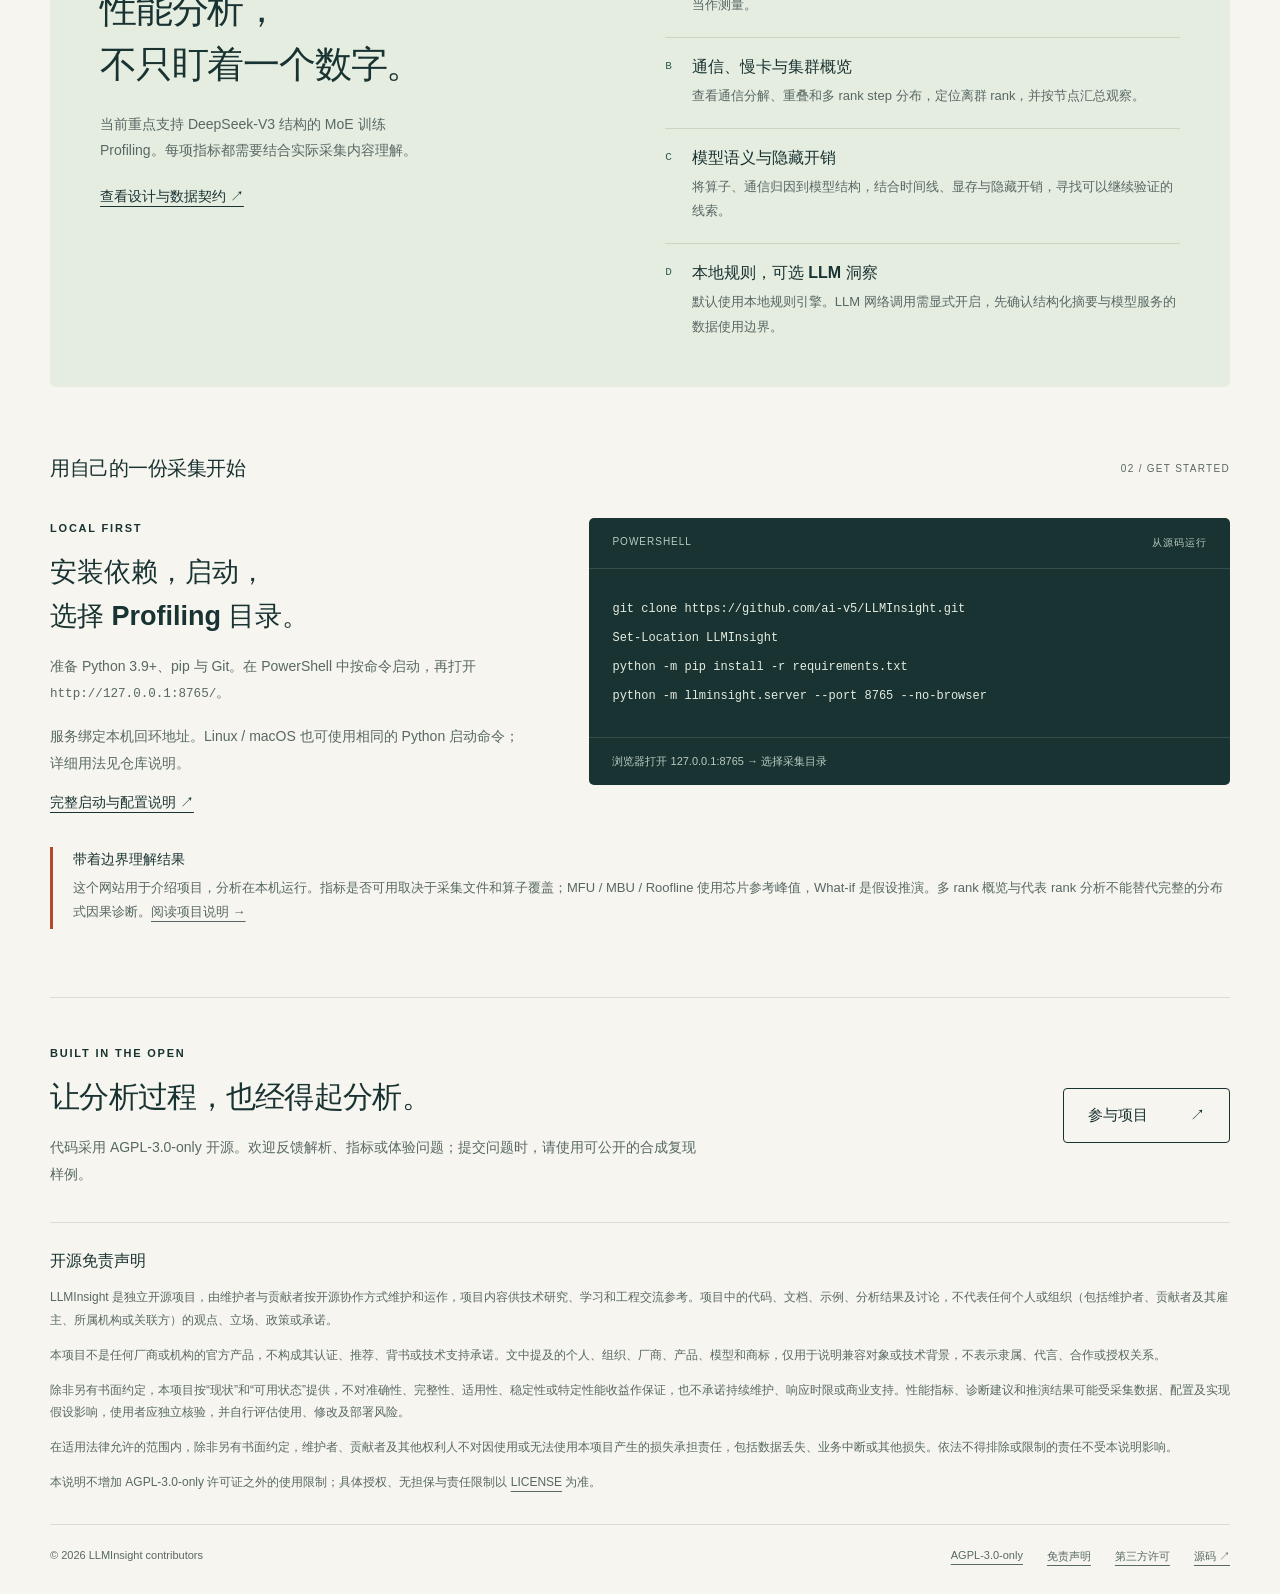
==== commit 4e8361b4: "Clarify independent open-source operation and project disclaimer" ====
--- a/docs/index.html
+++ b/docs/index.html
@@ -60,8 +60,15 @@
     </section>
 
     <section class="open-source wrap" aria-labelledby="open-title"><div><span class="eyebrow">BUILT IN THE OPEN</span><h2 id="open-title">让分析过程，也经得起分析。</h2><p>代码采用 AGPL-3.0-only 开源。欢迎反馈解析、指标或体验问题；提交问题时，请使用可公开的合成复现样例。</p></div><a class="button secondary" href="https://github.com/ai-v5/LLMInsight/issues">参与项目 <span aria-hidden="true">↗</span></a></section>
-    <p class="disclaimer wrap">本项目是开发者个人的开源技术实践，不代表任何厂商、组织或雇主的立场、承诺或官方支持。相关名称仅用于说明兼容对象与技术背景。</p>
+    <section id="disclaimer" class="disclaimer wrap" aria-labelledby="disclaimer-title">
+      <h2 id="disclaimer-title">开源免责声明</h2>
+      <p>LLMInsight 是独立开源项目，由维护者与贡献者按开源协作方式维护和运作，项目内容供技术研究、学习和工程交流参考。项目中的代码、文档、示例、分析结果及讨论，不代表任何个人或组织（包括维护者、贡献者及其雇主、所属机构或关联方）的观点、立场、政策或承诺。</p>
+      <p>本项目不是任何厂商或机构的官方产品，不构成其认证、推荐、背书或技术支持承诺。文中提及的个人、组织、厂商、产品、模型和商标，仅用于说明兼容对象或技术背景，不表示隶属、代言、合作或授权关系。</p>
+      <p>除非另有书面约定，本项目按“现状”和“可用状态”提供，不对准确性、完整性、适用性、稳定性或特定性能收益作保证，也不承诺持续维护、响应时限或商业支持。性能指标、诊断建议和推演结果可能受采集数据、配置及实现假设影响，使用者应独立核验，并自行评估使用、修改及部署风险。</p>
+      <p>在适用法律允许的范围内，除非另有书面约定，维护者、贡献者及其他权利人不对因使用或无法使用本项目产生的损失承担责任，包括数据丢失、业务中断或其他损失。依法不得排除或限制的责任不受本说明影响。</p>
+      <p>本说明不增加 AGPL-3.0-only 许可证之外的使用限制；具体授权、无担保与责任限制以 <a href="https://github.com/ai-v5/LLMInsight/blob/main/LICENSE">LICENSE</a> 为准。</p>
+    </section>
   </main>
-  <footer class="wrap"><span>© 2026 LLMInsight contributors</span><div><a href="https://github.com/ai-v5/LLMInsight/blob/main/LICENSE">AGPL-3.0-only</a><a href="https://github.com/ai-v5/LLMInsight/blob/main/THIRD_PARTY_NOTICES.md">第三方许可</a><a href="https://github.com/ai-v5/LLMInsight">源码 ↗</a></div></footer>
+  <footer class="wrap"><span>© 2026 LLMInsight contributors</span><div><a href="https://github.com/ai-v5/LLMInsight/blob/main/LICENSE">AGPL-3.0-only</a><a href="#disclaimer">免责声明</a><a href="https://github.com/ai-v5/LLMInsight/blob/main/THIRD_PARTY_NOTICES.md">第三方许可</a><a href="https://github.com/ai-v5/LLMInsight">源码 ↗</a></div></footer>
 </body>
 </html>
--- a/docs/styles.css
+++ b/docs/styles.css
@@ -1,6 +1,6 @@
 /* SPDX-License-Identifier: AGPL-3.0-only */
 :root{color-scheme:light;--paper:#f6f5ef;--ink:#193332;--muted:#586864;--line:#d8ded4;--accent:#b3472b;--green:#315f54;--mint:#e5ece0;font-family:"Segoe UI","Microsoft YaHei",sans-serif;color:var(--ink);background:var(--paper);font-synthesis:none;scroll-behavior:smooth}
-*{box-sizing:border-box}body{margin:0}h1,h2,h3,h4,p,figure{margin:0}a{color:inherit;text-underline-offset:5px;text-decoration-thickness:1px}a:hover{color:var(--accent)}a:focus-visible{outline:3px solid var(--accent);outline-offset:5px}p{line-height:1.9}.wrap{width:min(1180px,calc(100% - 96px));margin-inline:auto}.skip{position:absolute;top:-100px;left:16px;padding:14px;background:var(--ink);color:white;z-index:3}.skip:focus{top:12px}.topbar{min-height:100px;display:flex;justify-content:space-between;align-items:center;gap:24px;border-bottom:1px solid var(--line)}.brand{display:flex;align-items:center;text-decoration:none;font-size:24px;letter-spacing:-.8px;font-weight:700}.brand img{margin-right:10px}.brand>span{font-weight:400}nav{display:flex;gap:29px;font-size:14px}nav a{text-decoration:none}.hero{padding-block:66px 47px}.eyebrow{font-size:11px;font-weight:600;letter-spacing:1.8px}.dot{display:inline-block;width:7px;height:7px;background:var(--accent);border-radius:50%;margin-right:8px}.hero-grid{display:grid;grid-template-columns:1fr 290px;gap:70px;align-items:center}h1{font-size:clamp(46px,5.7vw,77px);font-weight:650;letter-spacing:-3px;line-height:1.3;margin:25px 0 28px}.underlined{text-decoration:underline;text-decoration-thickness:3px;text-decoration-color:var(--accent);text-underline-offset:15px}.intro{font-size:18px;color:var(--muted)}.hero-actions{display:flex;align-items:center;gap:27px;margin-top:29px}.button{display:inline-flex;justify-content:space-between;align-items:center;gap:42px;background:var(--ink);color:#fff;text-decoration:none;border-radius:4px;font-size:15px;font-weight:600;padding:17px 24px}.button:hover{background:#294946;color:#fff}.text-link{font-size:14px}.hero-note{border-left:1px solid var(--line);padding-left:30px;margin-top:35px}.note-index{font-size:9px;letter-spacing:1.3px;color:var(--muted)}.mini-signal{display:flex;align-items:flex-end;gap:7px;height:70px;margin:25px 0}.mini-signal i{display:block;background:#acbcae;width:12px;height:26%}.mini-signal i:nth-child(2n){height:65%;background:var(--green)}.mini-signal i:nth-child(3n){height:44%}.mini-signal i:nth-child(5){height:95%;background:var(--accent)}.mini-signal i:nth-child(9){height:80%;background:var(--accent)}.hero-note p{font-size:21px;line-height:1.7;letter-spacing:-.4px}.note-detail{display:block;font-size:11px;color:var(--muted);margin-top:18px}.english{max-width:710px;font-size:12px;color:var(--muted);margin-top:30px;line-height:1.8}.section-label{display:flex;align-items:center;justify-content:space-between;gap:24px;margin-bottom:22px}.section-label h2{font-size:20px;letter-spacing:-.5px}.section-label>span{font-size:10px;letter-spacing:1.3px;color:var(--muted)}.analysis-board{border:1px solid #cbd3c8;border-radius:7px;overflow:hidden;background:#fdfdf9;box-shadow:0 14px 40px #19333209}.board-heading{display:flex;justify-content:space-between;align-items:center;gap:18px;padding:14px 22px;background:#edf0e9;border-bottom:1px solid var(--line);font-size:11px;color:var(--muted)}.window-dots{color:#a0afa4;letter-spacing:3px;font-size:9px;margin-right:18px}.sample-tag{font-size:10px;border:1px solid #c9d2c5;border-radius:3px;padding:4px 8px;white-space:nowrap}.board-content{display:grid;grid-template-columns:1.1fr 1fr}.step-view{padding:30px 34px;border-right:1px solid var(--line)}.panel-heading{display:flex;align-items:center;justify-content:space-between;gap:16px}.panel-heading h3{font-size:14px;font-weight:600}.panel-heading>span{font-size:9px;color:var(--muted);letter-spacing:.5px}.step-total{font-size:54px;font-weight:600;letter-spacing:-2px;margin:23px 0 20px;line-height:1}.step-total>span{font-family:Consolas,monospace;font-weight:400;font-size:12px;letter-spacing:0;margin-left:12px;color:var(--muted)}.step-bar{display:flex;height:56px;border-radius:3px;overflow:hidden;gap:3px}.segment{display:flex;align-items:center;justify-content:center;color:white;font-family:Consolas,monospace;font-size:15px}.compute{background:var(--green)}.comm{background:#bc6b40}.idle{background:#d7decf}.segment.compute{width:60%}.segment.comm{width:24%}.segment.idle{width:16%;color:var(--ink)}.legend{list-style:none;padding:0;margin:18px 0 30px;display:flex;flex-wrap:wrap;gap:13px 22px;font-size:10px;color:var(--muted)}.legend li{display:flex;align-items:center;gap:6px}.swatch{width:7px;height:7px;border-radius:1px}.legend strong{font-weight:500;color:var(--ink)}.trace{padding-top:17px;border-top:1px solid var(--line)}.trace-axis{margin:0 0 13px 65px;display:flex;justify-content:space-between;color:#64716a;font:9px Consolas,monospace}.trace-row{display:flex;gap:13px;align-items:center;margin-block:9px}.trace-row>span{width:52px;font:9px Consolas,monospace;color:var(--muted)}.track{position:relative;flex:1;height:15px;background:repeating-linear-gradient(90deg,transparent 0,transparent calc(25% - 1px),#e2e7dd calc(25% - 1px),#e2e7dd 25%);border-right:1px solid #e2e7dd}.track i{position:absolute;height:100%;border-radius:1px;background:var(--green)}.track .c1{left:0;width:18%}.track .c2{left:24%;width:12%}.track .c3{left:49%;width:16%}.track .c4{left:76%;width:14%}.track .h1,.track .h2,.track .h3{background:#bc6b40}.track .h1{left:14%;width:13%}.track .h2{left:36%;width:17%}.track .h3{left:65%;width:5%}.track .r1,.track .r2,.track .r3,.track .r4,.track .r5{background:#aabca9}.track .r1{left:0;width:3%}.track .r2{left:22%;width:2%}.track .r3{left:46%;width:3%}.track .r4{left:73%;width:3%}.track .r5{left:94%;width:6%}.clue-view{padding:30px 32px}.clues{list-style:none;padding:0;margin:24px 0 0}.clues li{display:flex;gap:16px}.clues li+li{border-top:1px solid var(--line);margin-top:17px;padding-top:17px}.clue-number{font:11px Consolas,monospace;color:var(--accent);padding-top:2px}.clues h4{font-size:14px;font-weight:600}.clues p{font-size:12px;color:var(--muted);margin-top:6px;line-height:1.8}.clue-label{display:block;margin-top:6px;font-size:10px;color:var(--green)}figcaption{padding:13px 22px;border-top:1px solid var(--line);font-size:10px;line-height:1.8;color:var(--muted)}.workflow{display:grid;grid-template-columns:repeat(3,1fr);gap:42px;margin-top:37px;padding-bottom:60px}.number{font:10px Consolas,monospace;letter-spacing:1px;color:var(--accent)}.workflow h3{font-size:20px;margin:13px 0 10px}.workflow p{font-size:14px;color:var(--muted)}code{font-family:Consolas,"Microsoft YaHei",monospace;font-size:.9em;overflow-wrap:anywhere}.capabilities{display:grid;grid-template-columns:1fr 1.05fr;gap:75px;background:var(--mint);padding:48px 50px;border-radius:6px}.capability-intro h2{font-size:37px;line-height:1.5;letter-spacing:-1.2px;margin:22px 0 18px}.capability-intro p{font-size:14px;color:var(--muted);margin-bottom:23px;max-width:340px}.capability-list article{display:flex;gap:20px}.capability-list article+article{border-top:1px solid #cbd5c5;margin-top:19px;padding-top:19px}.feature-index{font:11px Consolas,monospace;color:var(--green);padding-top:3px}.capability-list h3{font-size:16px;margin-bottom:6px}.capability-list p{font-size:13px;color:var(--muted)}.getting-started{padding-block:68px}.start-grid{display:grid;grid-template-columns:1fr 1.35fr;gap:65px;align-items:start;margin-top:36px}.start-grid h3{font-size:27px;line-height:1.6;font-weight:600;margin:15px 0}.start-grid p{font-size:14px;color:var(--muted);margin-bottom:16px}.terminal{background:var(--ink);color:#e5eddf;border-radius:5px;overflow:hidden;min-width:0}.terminal-label{padding:18px 23px;border-bottom:1px solid #ffffff20;font-size:10px;color:#b9ccc1;letter-spacing:1px;display:flex;justify-content:space-between}pre{margin:0;padding:26px 23px;overflow-x:auto;font:12px/2.4 Consolas,"Microsoft YaHei",monospace}pre code{font:inherit;overflow-wrap:normal}.terminal-foot{padding:16px 23px;border-top:1px solid #ffffff20;font-size:11px;color:#b9ccc1}.limits{border-left:3px solid var(--accent);padding:4px 0 4px 20px;margin-top:35px}.limits h3{font-size:14px;margin-bottom:7px}.limits p{font-size:13px;color:var(--muted)}.open-source{display:flex;justify-content:space-between;align-items:center;gap:50px;border-top:1px solid var(--line);padding-block:45px 35px}.open-source>div{max-width:650px}.open-source h2{font-size:30px;letter-spacing:-.7px;margin:16px 0}.open-source p{font-size:14px;color:var(--muted)}.secondary{background:transparent;color:var(--ink);border:1px solid var(--ink);white-space:nowrap}.disclaimer{font-size:11px;color:var(--muted);padding-bottom:30px}footer{display:flex;justify-content:space-between;gap:20px;padding-block:24px 34px;border-top:1px solid var(--line);font-size:11px;color:var(--muted)}footer>div{display:flex;gap:24px}
+*{box-sizing:border-box}body{margin:0}h1,h2,h3,h4,p,figure{margin:0}a{color:inherit;text-underline-offset:5px;text-decoration-thickness:1px}a:hover{color:var(--accent)}a:focus-visible{outline:3px solid var(--accent);outline-offset:5px}p{line-height:1.9}.wrap{width:min(1180px,calc(100% - 96px));margin-inline:auto}.skip{position:absolute;top:-100px;left:16px;padding:14px;background:var(--ink);color:white;z-index:3}.skip:focus{top:12px}.topbar{min-height:100px;display:flex;justify-content:space-between;align-items:center;gap:24px;border-bottom:1px solid var(--line)}.brand{display:flex;align-items:center;text-decoration:none;font-size:24px;letter-spacing:-.8px;font-weight:700}.brand img{margin-right:10px}.brand>span{font-weight:400}nav{display:flex;gap:29px;font-size:14px}nav a{text-decoration:none}.hero{padding-block:66px 47px}.eyebrow{font-size:11px;font-weight:600;letter-spacing:1.8px}.dot{display:inline-block;width:7px;height:7px;background:var(--accent);border-radius:50%;margin-right:8px}.hero-grid{display:grid;grid-template-columns:1fr 290px;gap:70px;align-items:center}h1{font-size:clamp(46px,5.7vw,77px);font-weight:650;letter-spacing:-3px;line-height:1.3;margin:25px 0 28px}.underlined{text-decoration:underline;text-decoration-thickness:3px;text-decoration-color:var(--accent);text-underline-offset:15px}.intro{font-size:18px;color:var(--muted)}.hero-actions{display:flex;align-items:center;gap:27px;margin-top:29px}.button{display:inline-flex;justify-content:space-between;align-items:center;gap:42px;background:var(--ink);color:#fff;text-decoration:none;border-radius:4px;font-size:15px;font-weight:600;padding:17px 24px}.button:hover{background:#294946;color:#fff}.text-link{font-size:14px}.hero-note{border-left:1px solid var(--line);padding-left:30px;margin-top:35px}.note-index{font-size:9px;letter-spacing:1.3px;color:var(--muted)}.mini-signal{display:flex;align-items:flex-end;gap:7px;height:70px;margin:25px 0}.mini-signal i{display:block;background:#acbcae;width:12px;height:26%}.mini-signal i:nth-child(2n){height:65%;background:var(--green)}.mini-signal i:nth-child(3n){height:44%}.mini-signal i:nth-child(5){height:95%;background:var(--accent)}.mini-signal i:nth-child(9){height:80%;background:var(--accent)}.hero-note p{font-size:21px;line-height:1.7;letter-spacing:-.4px}.note-detail{display:block;font-size:11px;color:var(--muted);margin-top:18px}.english{max-width:710px;font-size:12px;color:var(--muted);margin-top:30px;line-height:1.8}.section-label{display:flex;align-items:center;justify-content:space-between;gap:24px;margin-bottom:22px}.section-label h2{font-size:20px;letter-spacing:-.5px}.section-label>span{font-size:10px;letter-spacing:1.3px;color:var(--muted)}.analysis-board{border:1px solid #cbd3c8;border-radius:7px;overflow:hidden;background:#fdfdf9;box-shadow:0 14px 40px #19333209}.board-heading{display:flex;justify-content:space-between;align-items:center;gap:18px;padding:14px 22px;background:#edf0e9;border-bottom:1px solid var(--line);font-size:11px;color:var(--muted)}.window-dots{color:#a0afa4;letter-spacing:3px;font-size:9px;margin-right:18px}.sample-tag{font-size:10px;border:1px solid #c9d2c5;border-radius:3px;padding:4px 8px;white-space:nowrap}.board-content{display:grid;grid-template-columns:1.1fr 1fr}.step-view{padding:30px 34px;border-right:1px solid var(--line)}.panel-heading{display:flex;align-items:center;justify-content:space-between;gap:16px}.panel-heading h3{font-size:14px;font-weight:600}.panel-heading>span{font-size:9px;color:var(--muted);letter-spacing:.5px}.step-total{font-size:54px;font-weight:600;letter-spacing:-2px;margin:23px 0 20px;line-height:1}.step-total>span{font-family:Consolas,monospace;font-weight:400;font-size:12px;letter-spacing:0;margin-left:12px;color:var(--muted)}.step-bar{display:flex;height:56px;border-radius:3px;overflow:hidden;gap:3px}.segment{display:flex;align-items:center;justify-content:center;color:white;font-family:Consolas,monospace;font-size:15px}.compute{background:var(--green)}.comm{background:#bc6b40}.idle{background:#d7decf}.segment.compute{width:60%}.segment.comm{width:24%}.segment.idle{width:16%;color:var(--ink)}.legend{list-style:none;padding:0;margin:18px 0 30px;display:flex;flex-wrap:wrap;gap:13px 22px;font-size:10px;color:var(--muted)}.legend li{display:flex;align-items:center;gap:6px}.swatch{width:7px;height:7px;border-radius:1px}.legend strong{font-weight:500;color:var(--ink)}.trace{padding-top:17px;border-top:1px solid var(--line)}.trace-axis{margin:0 0 13px 65px;display:flex;justify-content:space-between;color:#64716a;font:9px Consolas,monospace}.trace-row{display:flex;gap:13px;align-items:center;margin-block:9px}.trace-row>span{width:52px;font:9px Consolas,monospace;color:var(--muted)}.track{position:relative;flex:1;height:15px;background:repeating-linear-gradient(90deg,transparent 0,transparent calc(25% - 1px),#e2e7dd calc(25% - 1px),#e2e7dd 25%);border-right:1px solid #e2e7dd}.track i{position:absolute;height:100%;border-radius:1px;background:var(--green)}.track .c1{left:0;width:18%}.track .c2{left:24%;width:12%}.track .c3{left:49%;width:16%}.track .c4{left:76%;width:14%}.track .h1,.track .h2,.track .h3{background:#bc6b40}.track .h1{left:14%;width:13%}.track .h2{left:36%;width:17%}.track .h3{left:65%;width:5%}.track .r1,.track .r2,.track .r3,.track .r4,.track .r5{background:#aabca9}.track .r1{left:0;width:3%}.track .r2{left:22%;width:2%}.track .r3{left:46%;width:3%}.track .r4{left:73%;width:3%}.track .r5{left:94%;width:6%}.clue-view{padding:30px 32px}.clues{list-style:none;padding:0;margin:24px 0 0}.clues li{display:flex;gap:16px}.clues li+li{border-top:1px solid var(--line);margin-top:17px;padding-top:17px}.clue-number{font:11px Consolas,monospace;color:var(--accent);padding-top:2px}.clues h4{font-size:14px;font-weight:600}.clues p{font-size:12px;color:var(--muted);margin-top:6px;line-height:1.8}.clue-label{display:block;margin-top:6px;font-size:10px;color:var(--green)}figcaption{padding:13px 22px;border-top:1px solid var(--line);font-size:10px;line-height:1.8;color:var(--muted)}.workflow{display:grid;grid-template-columns:repeat(3,1fr);gap:42px;margin-top:37px;padding-bottom:60px}.number{font:10px Consolas,monospace;letter-spacing:1px;color:var(--accent)}.workflow h3{font-size:20px;margin:13px 0 10px}.workflow p{font-size:14px;color:var(--muted)}code{font-family:Consolas,"Microsoft YaHei",monospace;font-size:.9em;overflow-wrap:anywhere}.capabilities{display:grid;grid-template-columns:1fr 1.05fr;gap:75px;background:var(--mint);padding:48px 50px;border-radius:6px}.capability-intro h2{font-size:37px;line-height:1.5;letter-spacing:-1.2px;margin:22px 0 18px}.capability-intro p{font-size:14px;color:var(--muted);margin-bottom:23px;max-width:340px}.capability-list article{display:flex;gap:20px}.capability-list article+article{border-top:1px solid #cbd5c5;margin-top:19px;padding-top:19px}.feature-index{font:11px Consolas,monospace;color:var(--green);padding-top:3px}.capability-list h3{font-size:16px;margin-bottom:6px}.capability-list p{font-size:13px;color:var(--muted)}.getting-started{padding-block:68px}.start-grid{display:grid;grid-template-columns:1fr 1.35fr;gap:65px;align-items:start;margin-top:36px}.start-grid h3{font-size:27px;line-height:1.6;font-weight:600;margin:15px 0}.start-grid p{font-size:14px;color:var(--muted);margin-bottom:16px}.terminal{background:var(--ink);color:#e5eddf;border-radius:5px;overflow:hidden;min-width:0}.terminal-label{padding:18px 23px;border-bottom:1px solid #ffffff20;font-size:10px;color:#b9ccc1;letter-spacing:1px;display:flex;justify-content:space-between}pre{margin:0;padding:26px 23px;overflow-x:auto;font:12px/2.4 Consolas,"Microsoft YaHei",monospace}pre code{font:inherit;overflow-wrap:normal}.terminal-foot{padding:16px 23px;border-top:1px solid #ffffff20;font-size:11px;color:#b9ccc1}.limits{border-left:3px solid var(--accent);padding:4px 0 4px 20px;margin-top:35px}.limits h3{font-size:14px;margin-bottom:7px}.limits p{font-size:13px;color:var(--muted)}.open-source{display:flex;justify-content:space-between;align-items:center;gap:50px;border-top:1px solid var(--line);padding-block:45px 35px}.open-source>div{max-width:650px}.open-source h2{font-size:30px;letter-spacing:-.7px;margin:16px 0}.open-source p{font-size:14px;color:var(--muted)}.secondary{background:transparent;color:var(--ink);border:1px solid var(--ink);white-space:nowrap}.disclaimer{font-size:12px;color:var(--muted);padding-block:28px 30px;border-top:1px solid var(--line)}.disclaimer h2{font-size:16px;color:var(--ink);margin-bottom:14px}.disclaimer p+p{margin-top:12px}footer{display:flex;justify-content:space-between;gap:20px;padding-block:24px 34px;border-top:1px solid var(--line);font-size:11px;color:var(--muted)}footer>div{display:flex;gap:24px}
 @media(min-width:1500px){.hero{padding-top:78px}.hero-grid{gap:100px}}
 @media(max-width:1000px){.wrap{width:calc(100% - 64px)}.hero-grid{grid-template-columns:1fr 240px;gap:30px}.hero-note{padding-left:24px}.hero-note p{font-size:19px}.step-view,.clue-view{padding:25px 22px}.legend{gap:12px}.capabilities{padding:38px;gap:40px}.capability-intro h2{font-size:32px}.start-grid{grid-template-columns:1fr 1.2fr;gap:35px}.terminal pre{font-size:11px;padding:23px 18px}}
 @media(max-width:760px){.wrap{width:calc(100% - 40px)}.topbar{flex-wrap:wrap;min-height:84px;padding-block:20px;gap:20px}.brand{font-size:22px}nav{gap:20px;font-size:13px}.hero{padding-block:42px 36px}.hero-grid{grid-template-columns:1fr}.hero-note{display:none}h1{font-size:58px;letter-spacing:-2.5px}.intro{font-size:17px}.section-label h2{font-size:18px}.section-label>span{font-size:8px}.board-content{grid-template-columns:1fr}.step-view{border-right:0;border-bottom:1px solid var(--line);padding:25px}.clue-view{padding:25px}.clues{display:grid;grid-template-columns:repeat(3,1fr);gap:20px}.clues li{gap:9px}.clues li+li{border-top:0;margin:0;padding:0}.clues h4{font-size:13px}.clues p{font-size:11px}.workflow{gap:24px;padding-bottom:40px}.workflow h3{font-size:18px}.workflow p{font-size:13px}.capabilities{grid-template-columns:1fr;padding:30px;gap:30px}.capability-intro h2{font-size:31px}.capability-intro p{max-width:none}.start-grid{grid-template-columns:1fr;gap:25px}.terminal pre{font-size:12px}.getting-started{padding-block:45px}.open-source h2{font-size:26px}.open-source{gap:30px}}
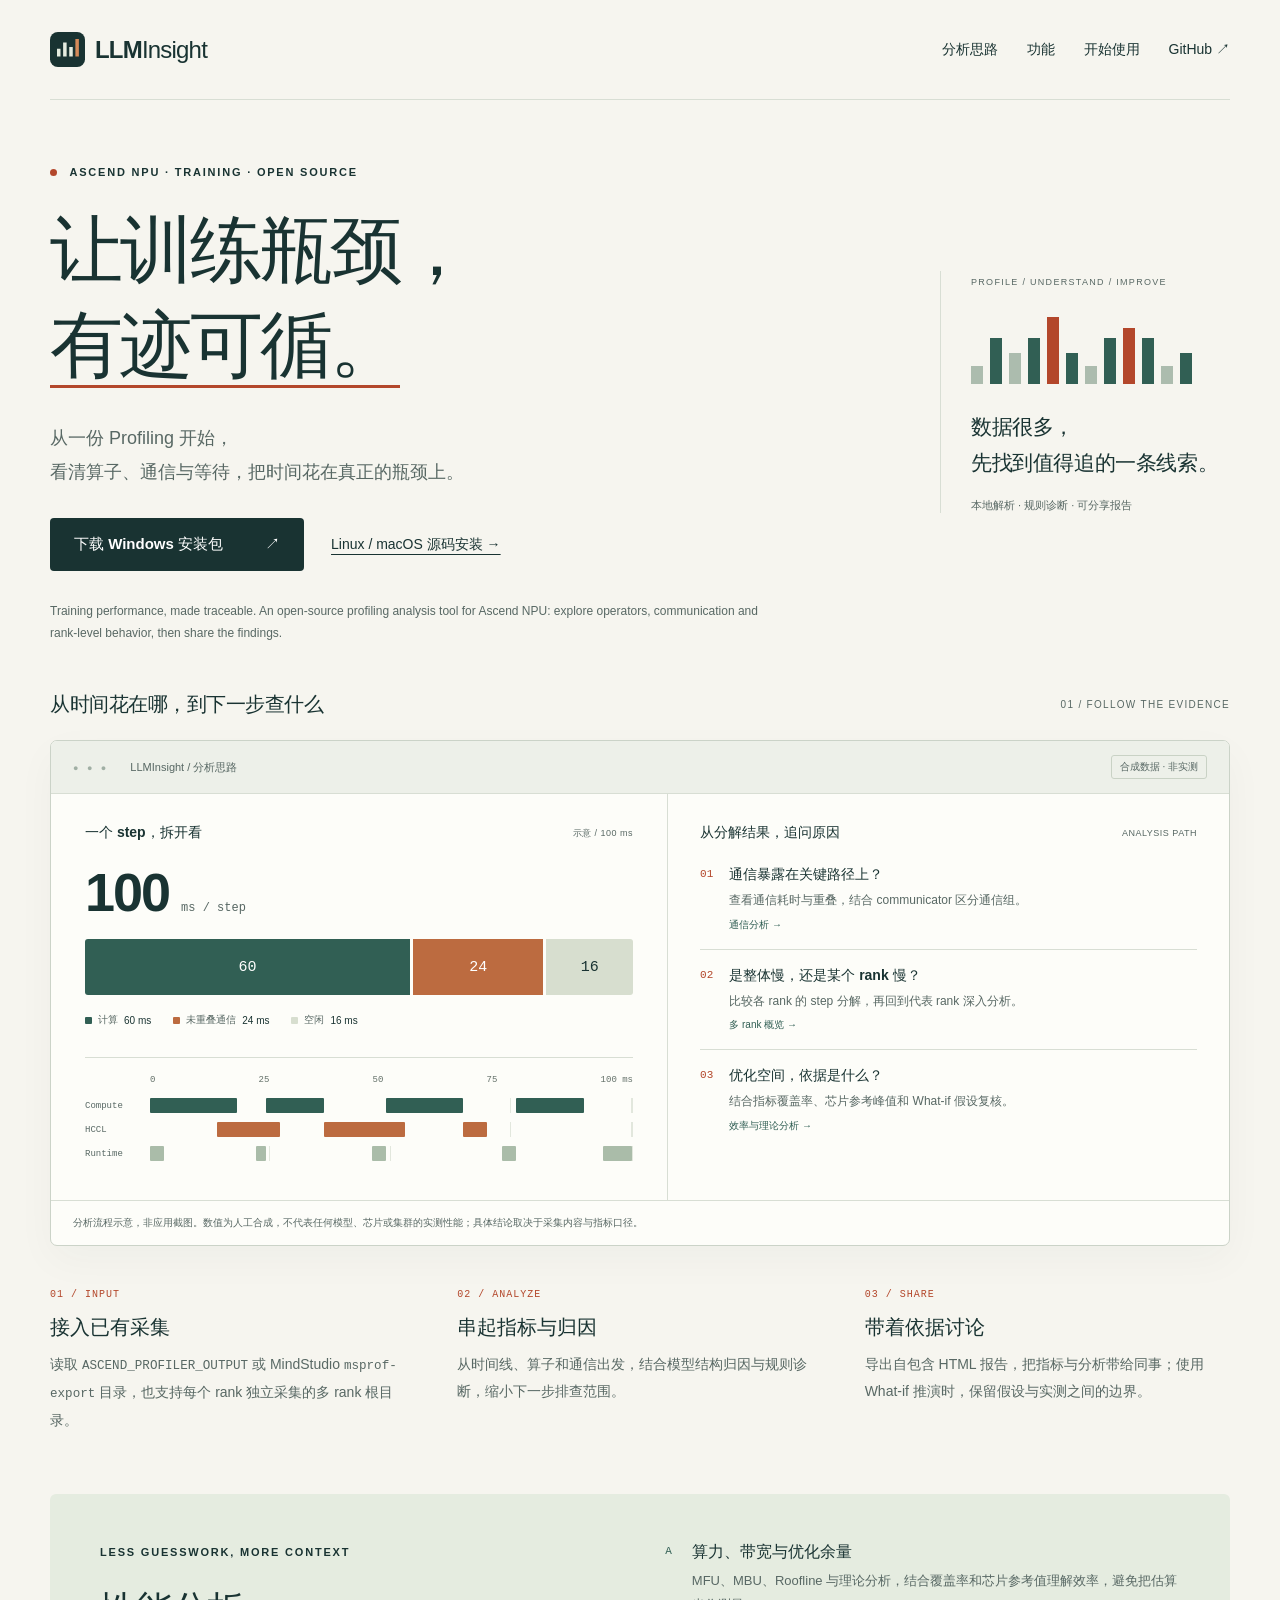
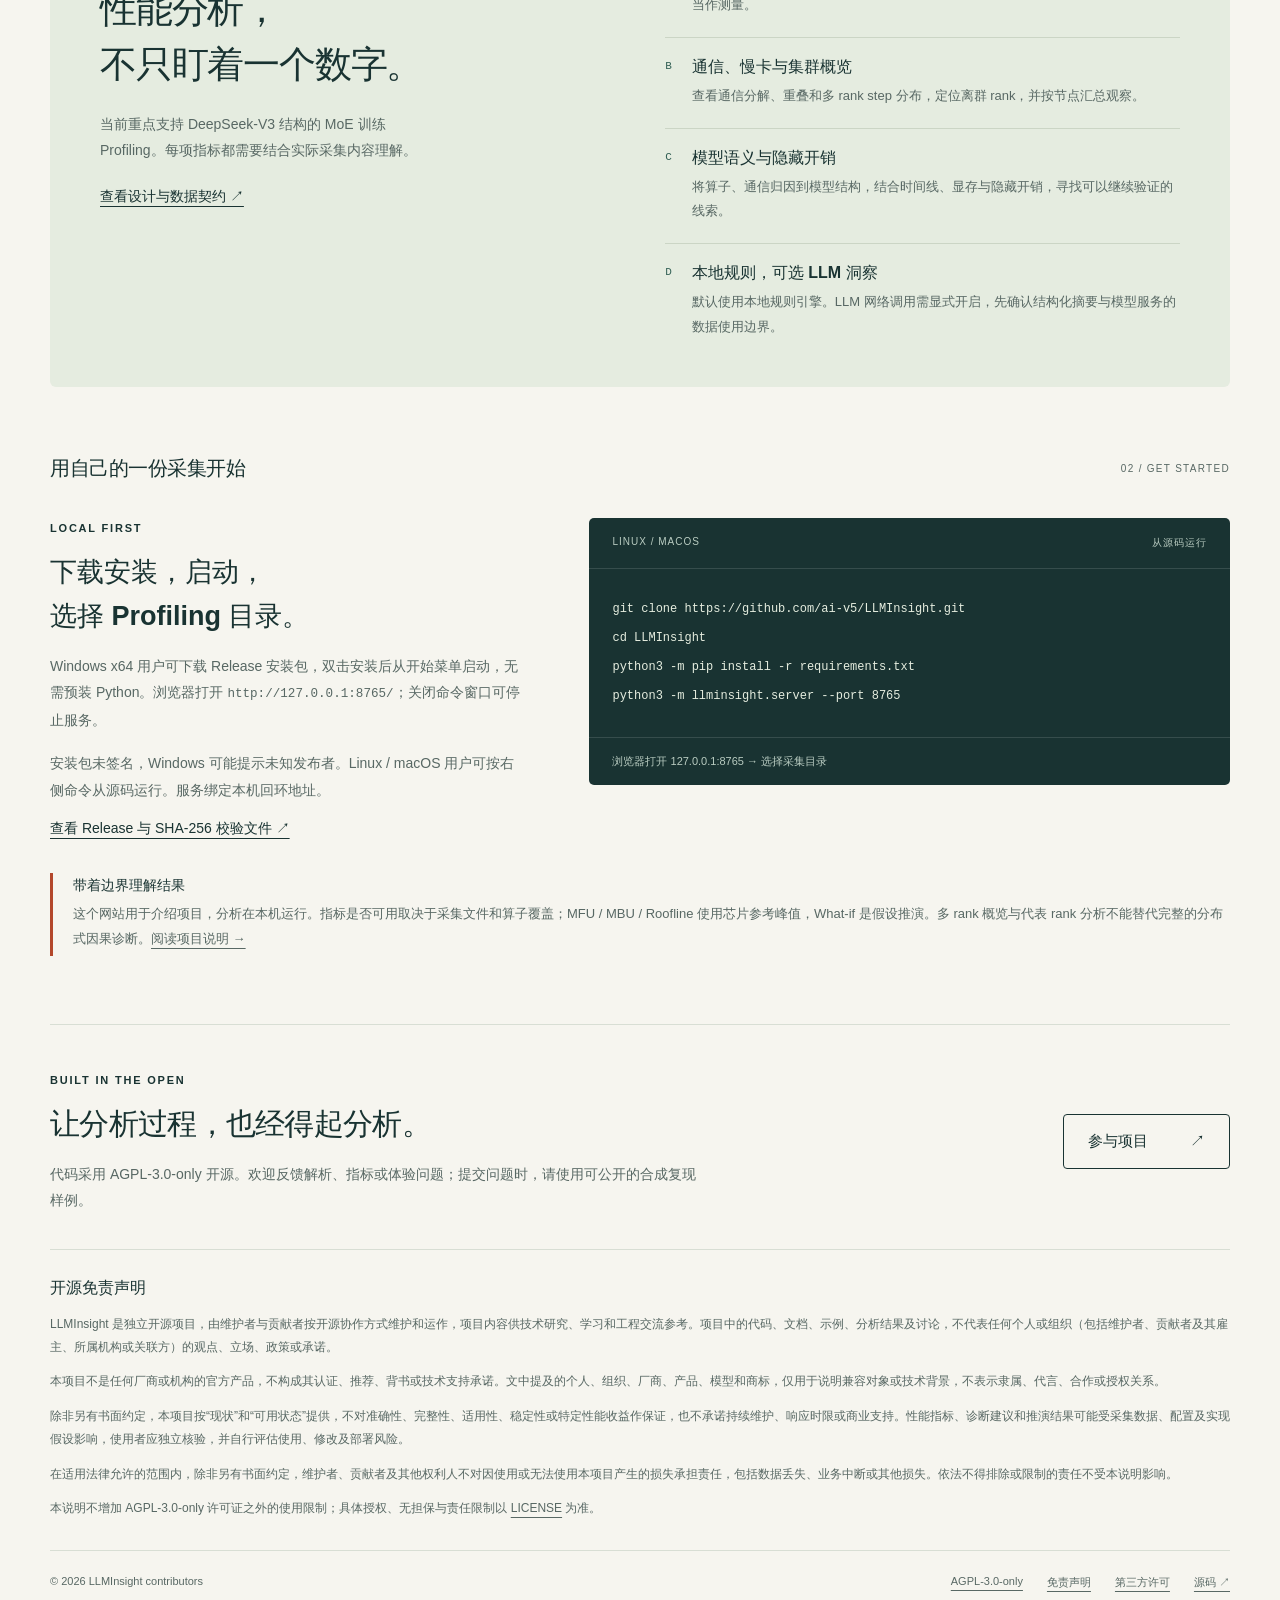
==== commit fe296cda: "Add Windows installer and release download" ====
--- a/docs/index.html
+++ b/docs/index.html
@@ -26,7 +26,7 @@
     <section class="hero wrap" aria-labelledby="hero-title">
       <div class="eyebrow"><span class="dot"></span> ASCEND NPU · TRAINING · OPEN SOURCE</div>
       <div class="hero-grid">
-        <div><h1 id="hero-title">让训练瓶颈，<br><span class="underlined">有迹可循。</span></h1><p class="intro">从一份 Profiling 开始，<br>看清算子、通信与等待，把时间花在真正的瓶颈上。</p><div class="hero-actions"><a class="button" href="#start">在本机开始 <span aria-hidden="true">↗</span></a><a class="text-link" href="https://github.com/ai-v5/LLMInsight#readme">阅读使用说明 →</a></div></div>
+        <div><h1 id="hero-title">让训练瓶颈，<br><span class="underlined">有迹可循。</span></h1><p class="intro">从一份 Profiling 开始，<br>看清算子、通信与等待，把时间花在真正的瓶颈上。</p><div class="hero-actions"><a class="button" href="https://github.com/ai-v5/LLMInsight/releases/latest/download/LLMInsight-Setup-x64.exe">下载 Windows 安装包 <span aria-hidden="true">↗</span></a><a class="text-link" href="#start">Linux / macOS 源码安装 →</a></div></div>
         <aside class="hero-note" aria-label="项目简介"><span class="note-index">PROFILE / UNDERSTAND / IMPROVE</span><div class="mini-signal" aria-hidden="true"><i></i><i></i><i></i><i></i><i></i><i></i><i></i><i></i><i></i><i></i><i></i><i></i></div><p>数据很多，<br>先找到值得追的一条线索。</p><span class="note-detail">本地解析 · 规则诊断 · 可分享报告</span></aside>
       </div>
       <p class="english" lang="en">Training performance, made traceable. An open-source profiling analysis tool for Ascend NPU: explore operators, communication and rank-level behavior, then share the findings.</p>
@@ -52,10 +52,10 @@
 
     <section id="start" class="getting-started wrap" aria-labelledby="start-title">
       <div class="section-label"><h2 id="start-title">用自己的一份采集开始</h2><span>02 / GET STARTED</span></div>
-      <div class="start-grid"><div><span class="eyebrow">LOCAL FIRST</span><h3>安装依赖，启动，<br>选择 Profiling 目录。</h3><p>准备 Python 3.9+、pip 与 Git。在 PowerShell 中按命令启动，再打开 <code>http://127.0.0.1:8765/</code>。</p><p>服务绑定本机回环地址。Linux / macOS 也可使用相同的 Python 启动命令；详细用法见仓库说明。</p><a class="text-link" href="https://github.com/ai-v5/LLMInsight#快速开始">完整启动与配置说明 ↗</a></div><div class="terminal"><div class="terminal-label"><span>POWERSHELL</span><span>从源码运行</span></div><pre><code>git clone https://github.com/ai-v5/LLMInsight.git
-Set-Location LLMInsight
-python -m pip install -r requirements.txt
-python -m llminsight.server --port 8765 --no-browser</code></pre><div class="terminal-foot">浏览器打开 127.0.0.1:8765 → 选择采集目录</div></div></div>
+      <div class="start-grid"><div><span class="eyebrow">LOCAL FIRST</span><h3>下载安装，启动，<br>选择 Profiling 目录。</h3><p>Windows x64 用户可下载 Release 安装包，双击安装后从开始菜单启动，无需预装 Python。浏览器打开 <code>http://127.0.0.1:8765/</code>；关闭命令窗口可停止服务。</p><p>安装包未签名，Windows 可能提示未知发布者。Linux / macOS 用户可按右侧命令从源码运行。服务绑定本机回环地址。</p><a class="text-link" href="https://github.com/ai-v5/LLMInsight/releases/latest">查看 Release 与 SHA-256 校验文件 ↗</a></div><div class="terminal"><div class="terminal-label"><span>LINUX / MACOS</span><span>从源码运行</span></div><pre><code>git clone https://github.com/ai-v5/LLMInsight.git
+cd LLMInsight
+python3 -m pip install -r requirements.txt
+python3 -m llminsight.server --port 8765</code></pre><div class="terminal-foot">浏览器打开 127.0.0.1:8765 → 选择采集目录</div></div></div>
       <div class="limits"><h3>带着边界理解结果</h3><p>这个网站用于介绍项目，分析在本机运行。指标是否可用取决于采集文件和算子覆盖；MFU / MBU / Roofline 使用芯片参考峰值，What-if 是假设推演。多 rank 概览与代表 rank 分析不能替代完整的分布式因果诊断。<a href="https://github.com/ai-v5/LLMInsight#readme">阅读项目说明 →</a></p></div>
     </section>
 
--- a/docs/styles.css
+++ b/docs/styles.css
@@ -7,3 +7,4 @@
 @media(max-width:480px){nav{width:100%;justify-content:space-between;gap:12px}.topbar{gap:18px}.hero{padding-top:34px}.eyebrow{font-size:9px;letter-spacing:1.4px}h1{font-size:47px;letter-spacing:-2px;margin:23px 0 30px}.intro{font-size:15px}.hero-actions{gap:20px}.button{padding:15px 18px;gap:26px;font-size:14px}.hero-actions .text-link{font-size:12px}.english{font-size:11px;margin-top:25px}.section-label{align-items:flex-start;gap:18px}.section-label h2{font-size:17px;max-width:190px;line-height:1.6}.section-label>span{max-width:100px;text-align:right;line-height:1.8;padding-top:3px}.board-heading{padding:12px;font-size:10px;gap:7px}.window-dots{display:none}.sample-tag{font-size:9px;padding:3px 5px}.step-view,.clue-view{padding:22px 18px}.panel-heading>span{font-size:8px}.legend{gap:13px 18px;font-size:10px}.clues{grid-template-columns:1fr;gap:18px}.clues li{gap:13px}.clues li+li{border-top:1px solid var(--line);padding-top:18px}.clues h4{font-size:14px}.clues p{font-size:12px}.clue-label{font-size:11px}.step-total{font-size:48px}figcaption{padding:12px 18px}.workflow{grid-template-columns:1fr;gap:24px;margin-top:28px}.workflow h3{margin:8px 0}.workflow p{font-size:14px}.capabilities{padding:26px;gap:28px}.capability-intro h2{font-size:29px;margin-top:16px}.capability-list article{gap:15px}.capability-list h3{font-size:15px}.start-grid h3{font-size:25px}.terminal pre{font-size:11px;padding:20px 16px}.terminal-label,.terminal-foot{padding:15px 16px;font-size:10px}.limits{padding-left:16px}.open-source{flex-direction:column;align-items:flex-start;padding-top:32px;gap:23px}.open-source h2{font-size:24px}footer{flex-direction:column;gap:18px}footer>div{gap:20px;flex-wrap:wrap}}
 @media(max-width:600px){.clues{grid-template-columns:1fr;gap:18px}.clues li{gap:13px}.clues li+li{border-top:1px solid var(--line);padding-top:18px}.clues h4{font-size:14px}.clues p{font-size:12px}}
 @media(prefers-reduced-motion:reduce){:root{scroll-behavior:auto}}
+@media(max-width:480px){.hero-actions{flex-wrap:wrap}.hero-actions .button,.hero-actions .text-link{white-space:nowrap}}
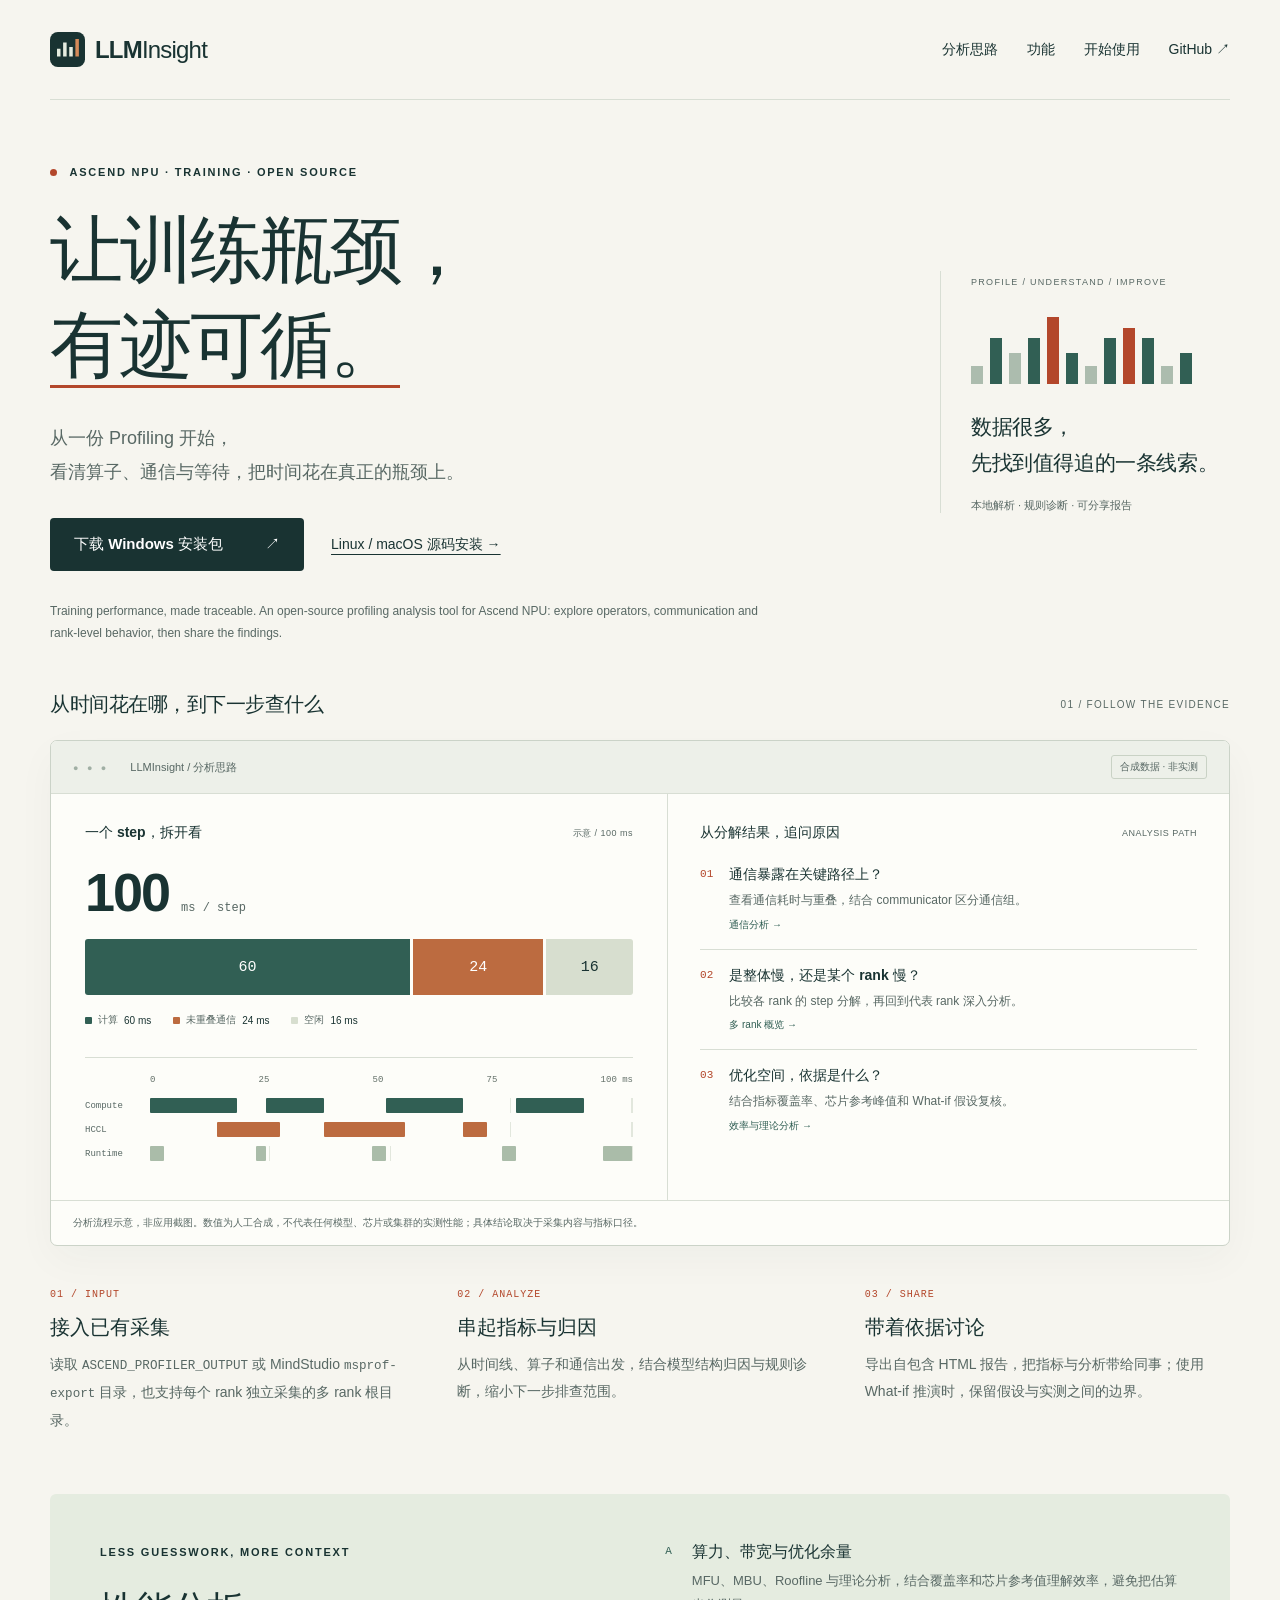
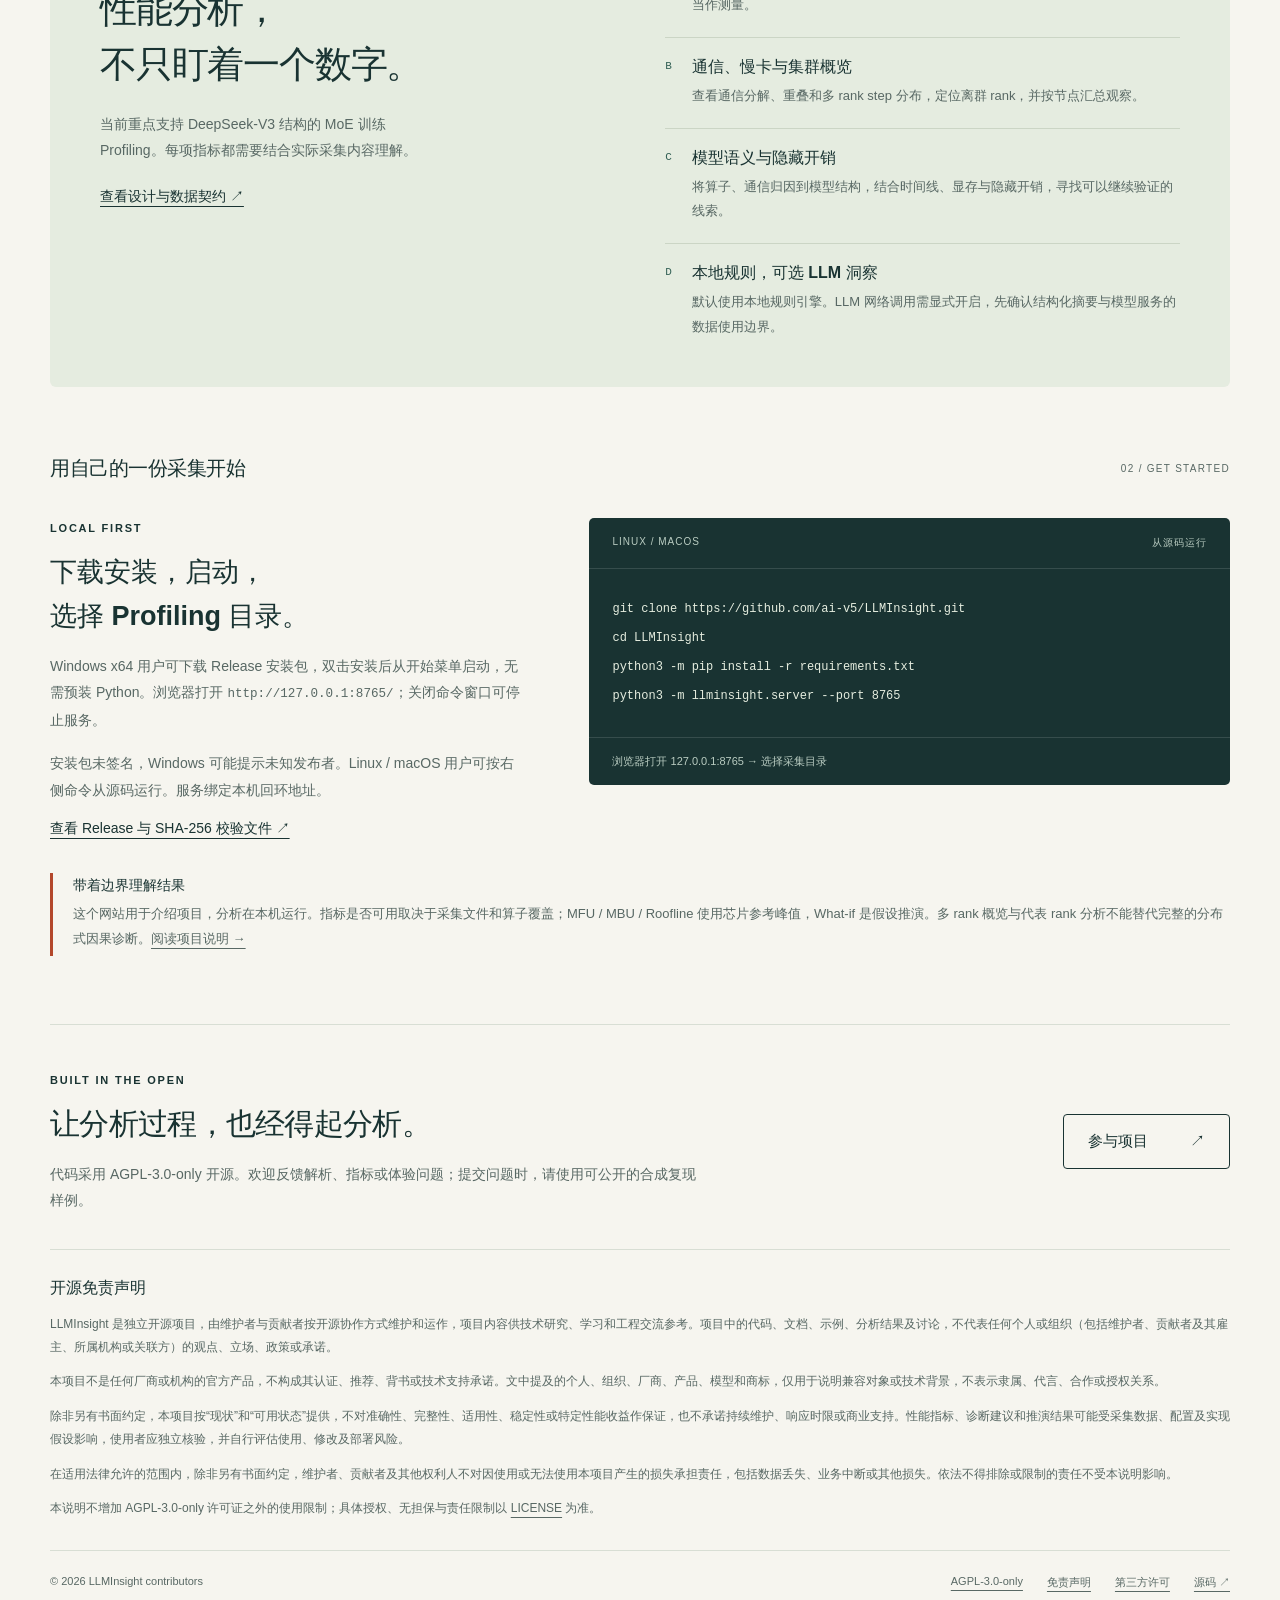
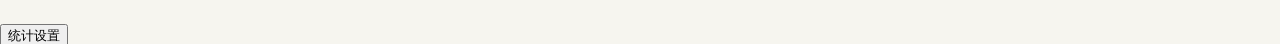
==== commit 74d60c4f: "Add optional site analytics" ====
--- a/docs/index.html
+++ b/docs/index.html
@@ -15,6 +15,8 @@
   <link rel="canonical" href="https://ai-v5.github.io/LLMInsight/">
   <link rel="icon" type="image/svg+xml" href="assets/mark.svg">
   <link rel="stylesheet" href="styles.css">
+<style>#analytics-consent:not([hidden]){position:fixed;z-index:1000;bottom:0;left:0;right:0;padding:1rem;background:#fff;color:#222;box-shadow:0 -2px 12px #0003}#analytics-consent p{margin:0 0 .5rem}</style>
+<script src="analytics.js" defer></script>
 </head>
 <body>
   <a class="skip" href="#main">跳到正文</a>
@@ -70,5 +72,7 @@
     </section>
   </main>
   <footer class="wrap"><span>© 2026 LLMInsight contributors</span><div><a href="https://github.com/ai-v5/LLMInsight/blob/main/LICENSE">AGPL-3.0-only</a><a href="#disclaimer">免责声明</a><a href="https://github.com/ai-v5/LLMInsight/blob/main/THIRD_PARTY_NOTICES.md">第三方许可</a><a href="https://github.com/ai-v5/LLMInsight">源码 ↗</a></div></footer>
+<div><button type="button" id="analytics-settings">统计设置</button></div>
+<div id="analytics-consent" role="region" aria-label="访问统计设置" hidden><p>经您允许，本网站使用 Google Analytics 统计页面访问和互动，可能使用 Cookie 并处理页面地址、设备信息与近似地区。拒绝后不加载统计代码。<a href="https://policies.google.com/privacy">Google 隐私权政策</a>。可随时通过“统计设置”更改选择。</p><p id="analytics-storage-warning" hidden>浏览器未能保存您的选择。本页已停止统计；请检查浏览器存储设置，清除此网站的本地存储，并关闭其他已打开的站点标签页后重新选择。</p><button type="button" id="analytics-accept">允许统计</button> <button type="button" id="analytics-reject">拒绝统计</button></div>
 </body>
 </html>
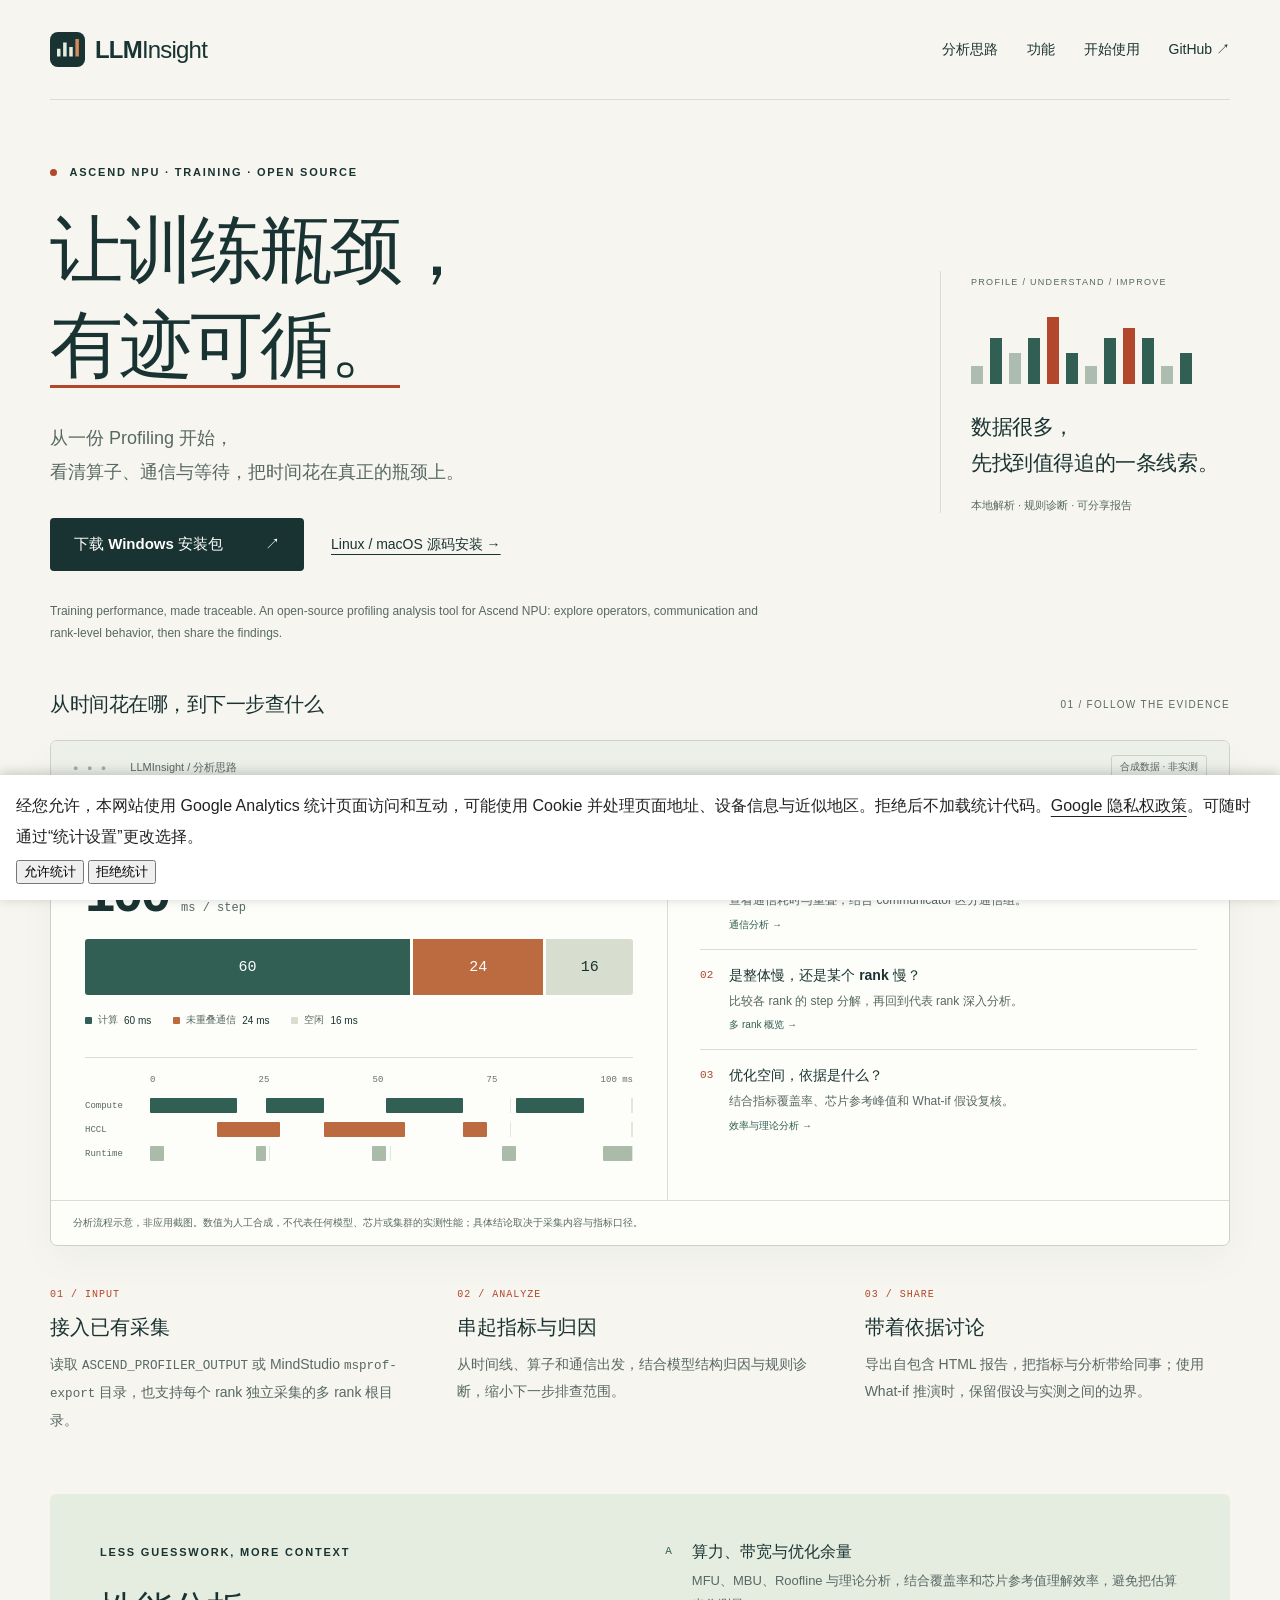
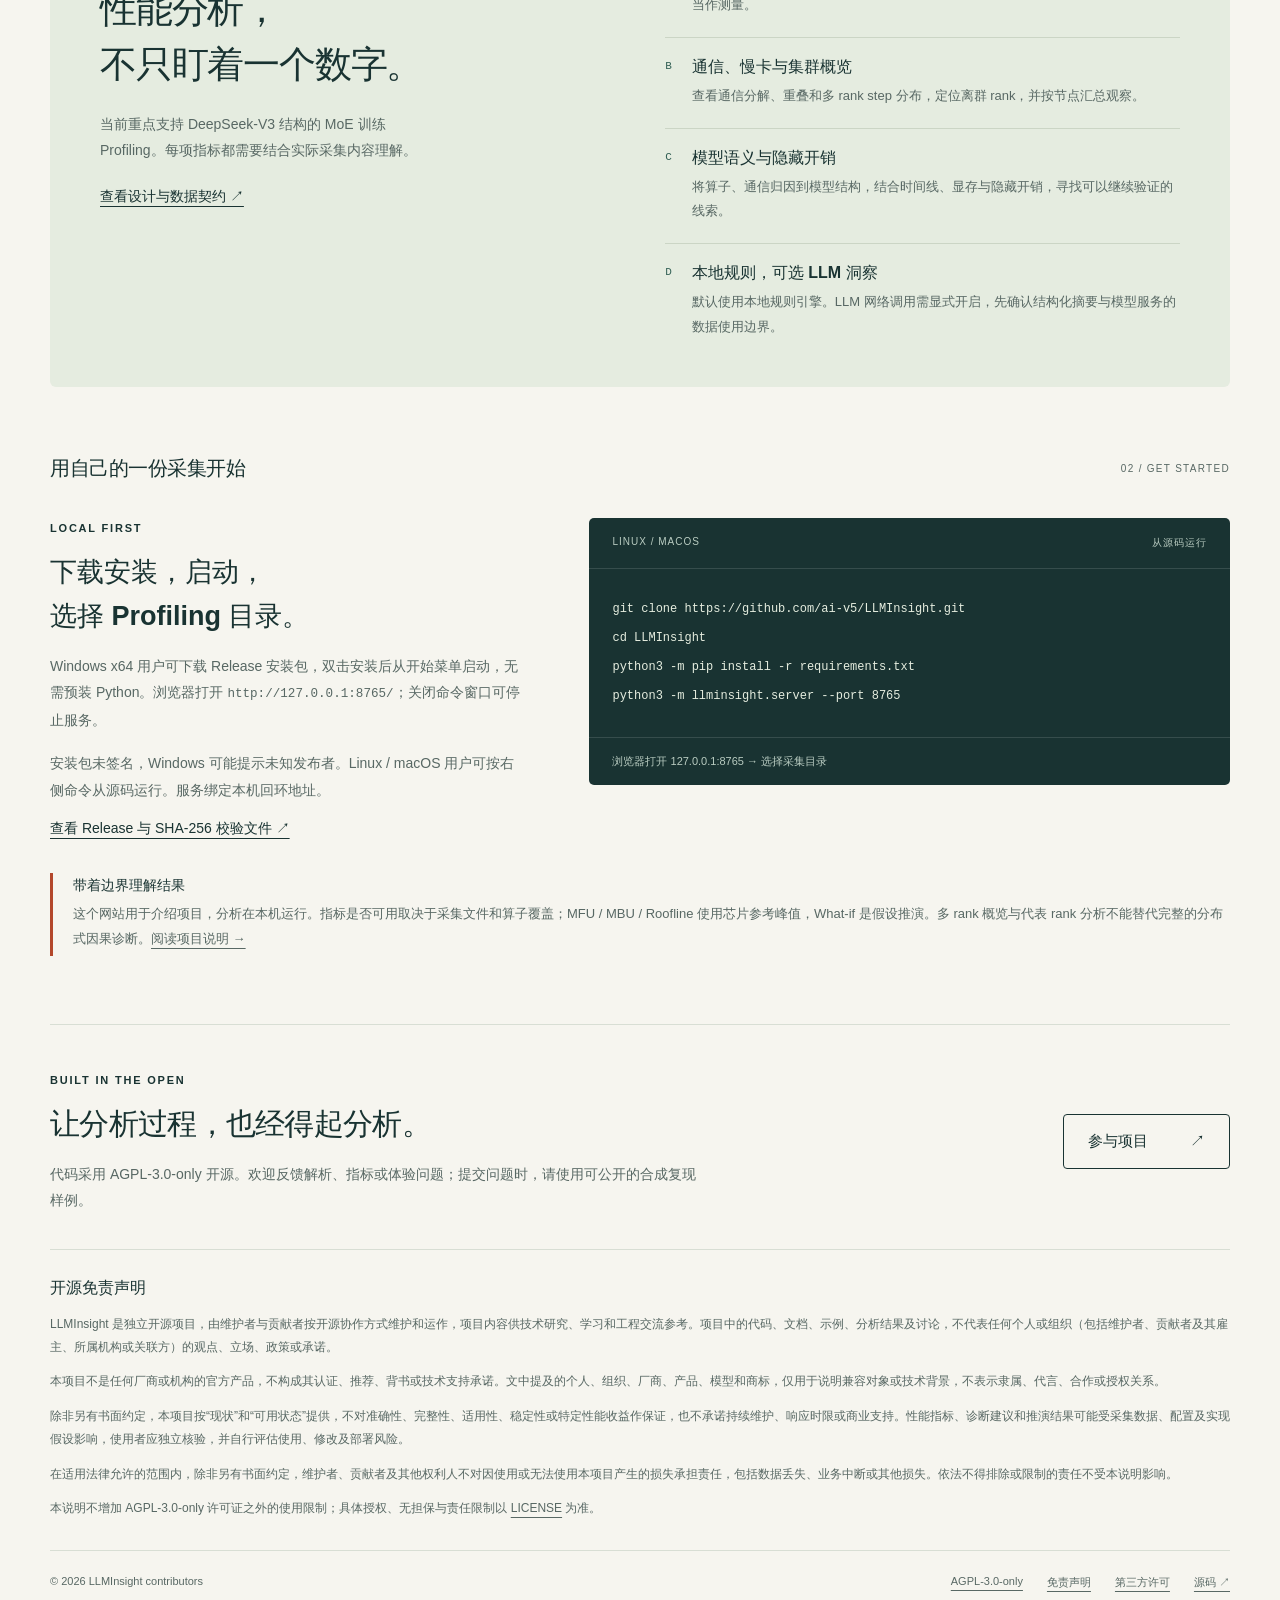
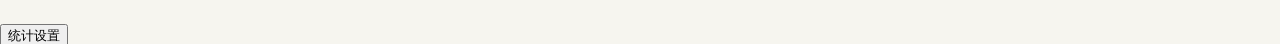
==== commit 66f77cdd: "Allow consent-based analytics in site CSP" ====
--- a/docs/index.html
+++ b/docs/index.html
@@ -6,7 +6,7 @@
   <meta name="viewport" content="width=device-width, initial-scale=1">
   <meta name="description" content="LLMInsight，昇腾 NPU 大模型训练 Profiling 分析工具。从算子、通信到多 rank 概览，把采集数据变成可复核的性能洞察。Ascend NPU training profiling and performance insights.">
   <meta name="theme-color" content="#f6f5ef">
-  <meta http-equiv="Content-Security-Policy" content="default-src 'none'; style-src 'self'; img-src 'self'; base-uri 'none'; form-action 'none'">
+  <meta http-equiv="Content-Security-Policy" content="default-src 'none'; style-src 'self'; script-src 'self' https://www.googletagmanager.com; img-src 'self' https://www.googletagmanager.com https://*.google-analytics.com; connect-src https://www.googletagmanager.com https://*.google-analytics.com https://*.google.com; base-uri 'none'; form-action 'none'">
   <meta property="og:type" content="website">
   <meta property="og:title" content="LLMInsight — 让训练瓶颈，有迹可循。">
   <meta property="og:description" content="昇腾 NPU 大模型训练 Profiling 分析工具。从采集数据到指标、归因与可分享报告。">
@@ -15,7 +15,6 @@
   <link rel="canonical" href="https://ai-v5.github.io/LLMInsight/">
   <link rel="icon" type="image/svg+xml" href="assets/mark.svg">
   <link rel="stylesheet" href="styles.css">
-<style>#analytics-consent:not([hidden]){position:fixed;z-index:1000;bottom:0;left:0;right:0;padding:1rem;background:#fff;color:#222;box-shadow:0 -2px 12px #0003}#analytics-consent p{margin:0 0 .5rem}</style>
 <script src="analytics.js" defer></script>
 </head>
 <body>
--- a/docs/styles.css
+++ b/docs/styles.css
@@ -8,3 +8,6 @@
 @media(max-width:600px){.clues{grid-template-columns:1fr;gap:18px}.clues li{gap:13px}.clues li+li{border-top:1px solid var(--line);padding-top:18px}.clues h4{font-size:14px}.clues p{font-size:12px}}
 @media(prefers-reduced-motion:reduce){:root{scroll-behavior:auto}}
 @media(max-width:480px){.hero-actions{flex-wrap:wrap}.hero-actions .button,.hero-actions .text-link{white-space:nowrap}}
+
+#analytics-consent:not([hidden]){position:fixed;z-index:1000;bottom:0;left:0;right:0;padding:1rem;background:#fff;color:#222;box-shadow:0 -2px 12px #0003}
+#analytics-consent p{margin:0 0 .5rem}
